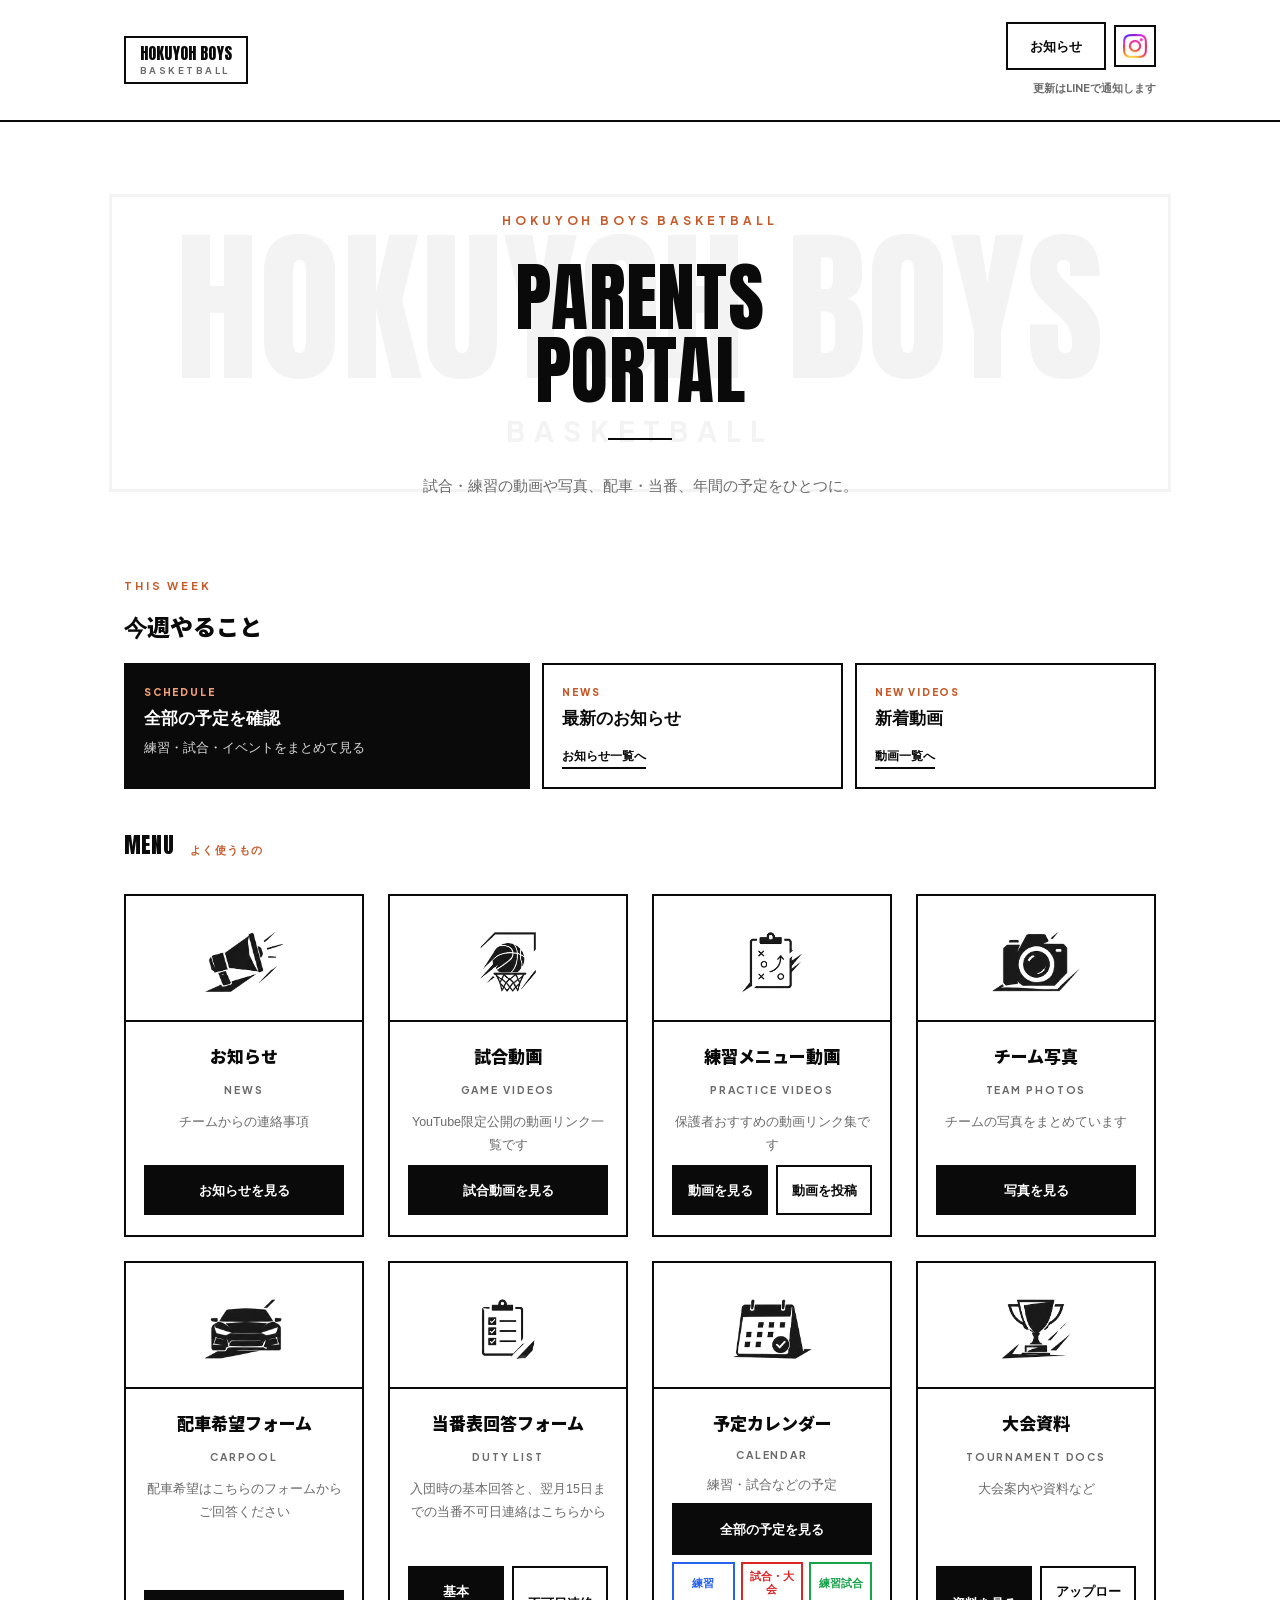
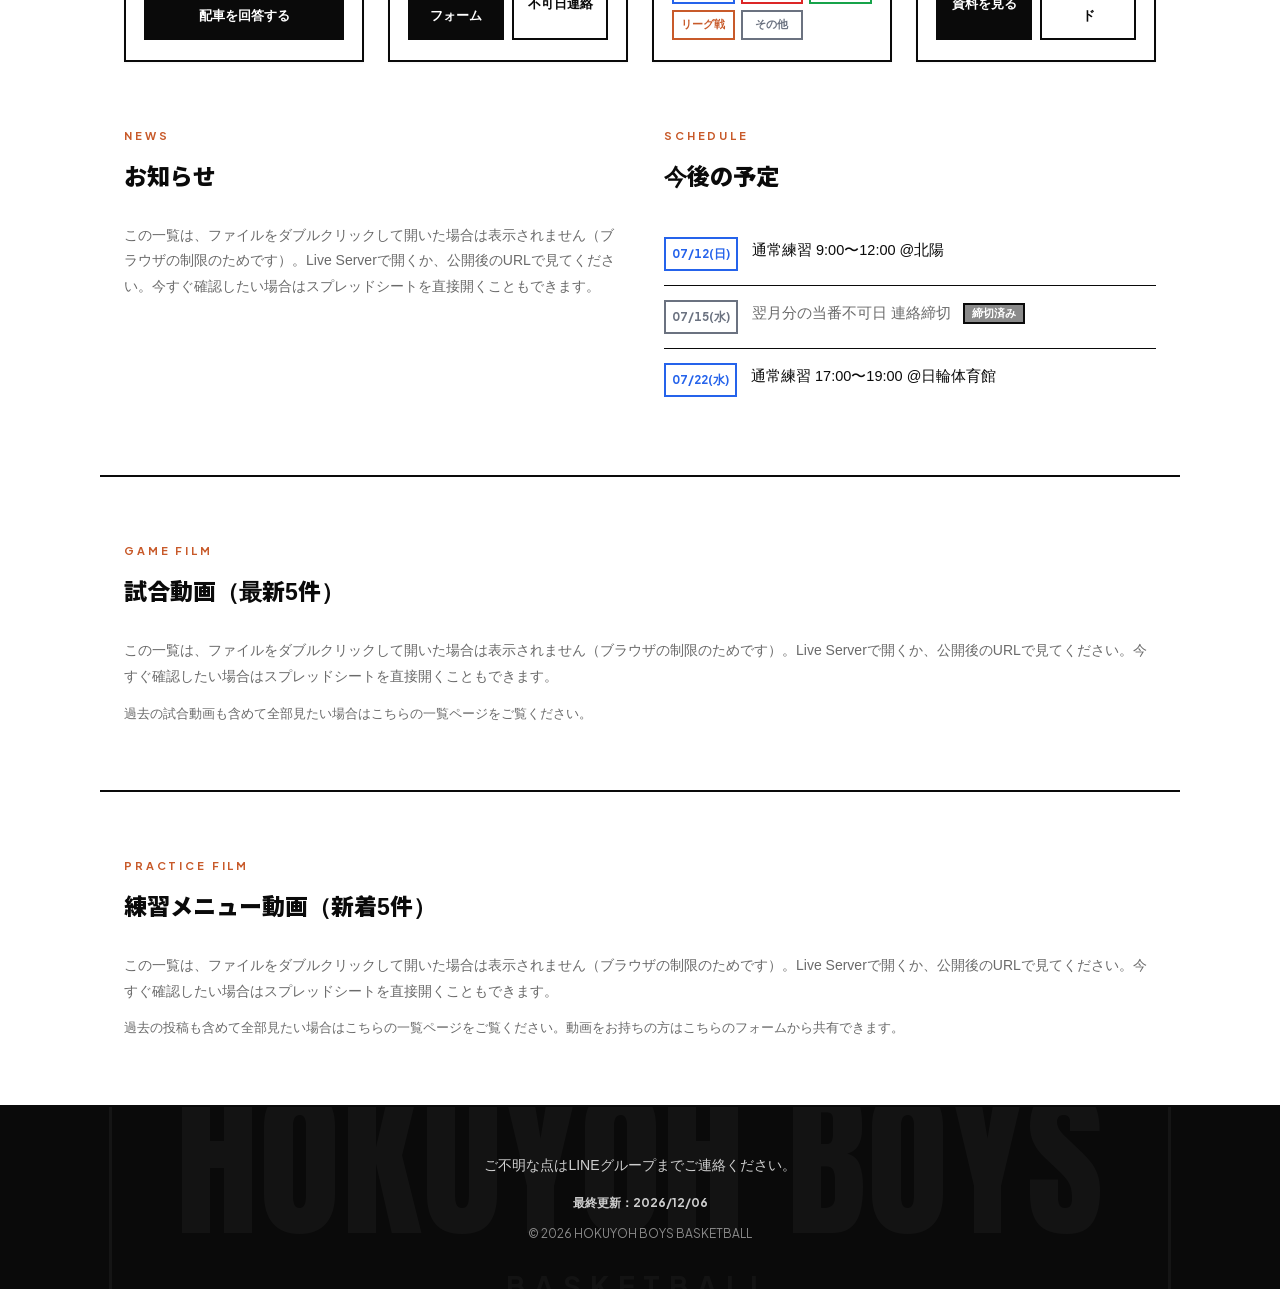
==== docs/index.html @ f3fee6b1 "Commit to main" ====
<!DOCTYPE html>
<html lang="ja">
<head>
<meta charset="UTF-8">
<meta name="viewport" content="width=device-width, initial-scale=1.0">
<meta name="robots" content="noindex, nofollow">
<meta name="mobile-web-app-capable" content="yes">
<meta name="apple-mobile-web-app-capable" content="yes">
<meta name="apple-mobile-web-app-status-bar-style" content="default">
<meta name="apple-mobile-web-app-title" content="北陽ポータル">
<link rel="apple-touch-icon" href="assets/apple-touch-icon.png">
<link rel="icon" href="assets/favicon.png" type="image/png">
<link rel="manifest" href="site.webmanifest">
<title>HOKUYOH BOYS BASKETBALL ポータル</title>
<link rel="stylesheet" href="style.css">
</head>
<body>

<header class="header">
  <div class="header__inner">
    <a class="brand__box" href="#">
      <div class="display">HOKUYOH BOYS</div>
      <div class="brand__tagline jk">BASKETBALL</div>
    </a>
    <nav class="header__nav" aria-label="サイト内リンク">
      <a class="header__link jk" href="#news">お知らせ</a>
      <a class="header__icon-link" href="https://www.instagram.com/hokuyohboys?igsh=MXd3dXAxMHlmZWVmdQ==" target="_blank" rel="noopener" aria-label="Instagramを開く">
        <img src="assets/icons/instagram.png" alt="" aria-hidden="true">
      </a>
      <span class="header__notice jk">更新はLINEで通知します</span>
    </nav>
  </div>
</header>

<section class="hero">
  <div class="watermark" aria-hidden="true">
    <div class="watermark__box">
      <div class="display">HOKUYOH BOYS</div>
      <div class="watermark__tag jk">BASKETBALL</div>
    </div>
  </div>
  <div class="hero__content">
    <p class="hero__eyebrow jk">HOKUYOH BOYS BASKETBALL</p>
    <h1 class="hero__title display">PARENTS<br>PORTAL</h1>
    <hr class="hero__rule">
    <p class="hero__text">試合・練習の動画や写真、配車・当番、年間の予定をひとつに。</p>
  </div>
</section>

<main>

  <section class="today" aria-label="今週やること">
    <div class="today__head">
      <span class="section__eyebrow jk">THIS WEEK</span>
      <h2 class="today__title jp-heading">今週やること</h2>
    </div>
    <div class="today__grid">
      <a class="today__item today__item--strong" href="https://calendar.google.com/calendar/embed?src=f33b2dd6ae117cc3875c1f04dac2b86de94c0e66df3f69db5e971a52a82ee30d%40group.calendar.google.com&src=a0aeb42083234277889b8c1ef3d94ad4afe59b2971ac325bb88499e631e10609%40group.calendar.google.com&src=bff2c3454f69b077512aec52fa0835a6007d38467eb1fc2a16837f255dcfd620%40group.calendar.google.com&src=8ee065645703dd0fa18f87e4f497f3f7c80d64333608c443c6b4885d3b468a86%40group.calendar.google.com&src=2fd1514a8170628d2e4fa2ccfedb0fc47c7da51aa8dce6d6b761136d21fb9f1b%40group.calendar.google.com&ctz=Asia%2FTokyo" target="_blank" rel="noopener">
        <span class="today__label jk">Schedule</span>
        <strong>全部の予定を確認</strong>
        <span>練習・試合・イベントをまとめて見る</span>
      </a>
      <div class="today__item today__item--news">
        <span class="today__label jk">News</span>
        <strong>最新のお知らせ</strong>
        <ul class="today-news-list" id="today-news-list-items">
          <li>読み込み中です…</li>
        </ul>
        <a class="today__link jk" href="#news">お知らせ一覧へ</a>
      </div>
      <div class="today__item today__item--videos">
        <span class="today__label jk">New Videos</span>
        <strong>新着動画</strong>
        <ul class="today-video-list" id="today-video-list-items">
          <li>読み込み中です…</li>
        </ul>
        <a class="today__link jk" href="#videos">動画一覧へ</a>
      </div>
    </div>
  </section>

  <section class="menu" aria-label="メニュー">
    <div class="menu__lede">
      <span class="display">MENU</span>
      <span class="jk">よく使うもの</span>
    </div>
    <div class="menu__grid">

      <a class="tile" href="#news">
        <div class="tile__photo">
          <img class="tile__icon" src="assets/icons/news.png" alt="" aria-hidden="true">
        </div>
        <div class="tile__caption">
          <h2 class="tile__title jp-heading">お知らせ</h2>
          <p class="tile__eyebrow jk">News</p>
          <p class="tile__desc">チームからの連絡事項</p>
          <div class="tile__actions"><span class="btn btn--fill jk">お知らせを見る</span></div>
        </div>
      </a>

      <a class="tile" href="#videos">
        <div class="tile__photo">
          <img class="tile__icon" src="assets/icons/game-videos.png" alt="" aria-hidden="true">
        </div>
        <div class="tile__caption">
          <h2 class="tile__title jp-heading">試合動画</h2>
          <p class="tile__eyebrow jk">Game Videos</p>
          <p class="tile__desc">YouTube限定公開の動画リンク一覧です</p>
          <div class="tile__actions"><span class="btn btn--fill jk">試合動画を見る</span></div>
        </div>
      </a>

      <div class="tile">
        <div class="tile__photo">
          <img class="tile__icon" src="assets/icons/practice-videos.png" alt="" aria-hidden="true">
        </div>
        <div class="tile__caption">
          <h2 class="tile__title jp-heading">練習メニュー動画</h2>
          <p class="tile__eyebrow jk">Practice Videos</p>
          <p class="tile__desc">保護者おすすめの動画リンク集です</p>
          <div class="tile__actions">
            <a class="btn btn--fill jk" href="#videos-practice">動画を見る</a>
            <a class="btn btn--line jk" href="https://docs.google.com/forms/d/e/1FAIpQLSfDgkNKnWEdS__shD3UpoqWKWRAsYk61wl57OmT8T6432GQew/viewform" target="_blank" rel="noopener">動画を投稿</a>
          </div>
        </div>
      </div>

      <a class="tile" href="https://drive.google.com/drive/folders/1US1ZZtTrQlREZBcIR8_s0ObkQHpMFt3a?usp=drive_link" target="_blank" rel="noopener">
        <div class="tile__photo">
          <img class="tile__icon" src="assets/icons/team-photos.png" alt="" aria-hidden="true">
        </div>
        <div class="tile__caption">
          <h2 class="tile__title jp-heading">チーム写真</h2>
          <p class="tile__eyebrow jk">Team Photos</p>
          <p class="tile__desc">チームの写真をまとめています</p>
          <div class="tile__actions"><span class="btn btn--fill jk">写真を見る</span></div>
        </div>
      </a>

      <a class="tile" href="https://docs.google.com/forms/d/e/1FAIpQLSewkBA9Xbw9gpoaHtSKisRJqU6MnKahSR9RBYTEPT9lPG82Ng/viewform" target="_blank" rel="noopener">
        <div class="tile__photo">
          <img class="tile__icon" src="assets/icons/car.png" alt="" aria-hidden="true">
        </div>
        <div class="tile__caption">
          <h2 class="tile__title jp-heading">配車希望フォーム</h2>
          <p class="tile__eyebrow jk">Carpool</p>
          <p class="tile__desc">配車希望はこちらのフォームからご回答ください</p>
          <div class="tile__actions"><span class="btn btn--fill jk">配車を回答する</span></div>
        </div>
      </a>

      <div class="tile">
        <div class="tile__photo">
          <img class="tile__icon" src="assets/icons/duty.png" alt="" aria-hidden="true">
        </div>
        <div class="tile__caption">
          <h2 class="tile__title jp-heading">当番表回答フォーム</h2>
          <p class="tile__eyebrow jk">Duty List</p>
          <p class="tile__desc">入団時の基本回答と、翌月15日までの当番不可日連絡はこちらから</p>
          <div class="tile__actions">
            <a class="btn btn--fill jk" href="https://docs.google.com/forms/d/e/1FAIpQLSexc1GUbnEHf-nYrasL71NvFEJRjsMeRMphoxka0smc10kjNA/viewform" target="_blank" rel="noopener">基本<br>フォーム</a>
            <!-- TODO: サンプルURLです。担当者から本番の「当番不可日連絡フォーム」URLを受け取り次第、差し替えてください -->
            <a class="btn btn--line jk" href="https://docs.google.com/forms/d/e/1FAIpQLSc7Wv6tM5NeQMb01ODVOfYSDfaX3iw3iLRhPdbBzwfExj3HMw/viewform" target="_blank" rel="noopener">不可日連絡</a>
          </div>
        </div>
      </div>

      <div class="tile tile--calendar">
        <div class="tile__photo">
          <img class="tile__icon" src="assets/icons/calendar.png" alt="" aria-hidden="true">
        </div>
        <div class="tile__caption">
          <h2 class="tile__title jp-heading">予定カレンダー</h2>
          <p class="tile__eyebrow jk">Calendar</p>
          <p class="tile__desc">練習・試合などの予定</p>
          <div class="tile__actions tile__actions--stack">
            <a class="btn btn--fill jk" href="https://calendar.google.com/calendar/embed?src=f33b2dd6ae117cc3875c1f04dac2b86de94c0e66df3f69db5e971a52a82ee30d%40group.calendar.google.com&src=a0aeb42083234277889b8c1ef3d94ad4afe59b2971ac325bb88499e631e10609%40group.calendar.google.com&src=bff2c3454f69b077512aec52fa0835a6007d38467eb1fc2a16837f255dcfd620%40group.calendar.google.com&src=8ee065645703dd0fa18f87e4f497f3f7c80d64333608c443c6b4885d3b468a86%40group.calendar.google.com&src=2fd1514a8170628d2e4fa2ccfedb0fc47c7da51aa8dce6d6b761136d21fb9f1b%40group.calendar.google.com&ctz=Asia%2FTokyo" target="_blank" rel="noopener">全部の予定を見る</a>
            <div class="tile__actions tile__actions--wrap">
              <a class="btn btn--line calendar-chip calendar-chip--practice jk" href="https://calendar.google.com/calendar/embed?src=f33b2dd6ae117cc3875c1f04dac2b86de94c0e66df3f69db5e971a52a82ee30d%40group.calendar.google.com&ctz=Asia%2FTokyo" target="_blank" rel="noopener">練習</a>
              <a class="btn btn--line calendar-chip calendar-chip--game jk" href="https://calendar.google.com/calendar/embed?src=a0aeb42083234277889b8c1ef3d94ad4afe59b2971ac325bb88499e631e10609%40group.calendar.google.com&ctz=Asia%2FTokyo" target="_blank" rel="noopener">試合・大会</a>
              <a class="btn btn--line calendar-chip calendar-chip--scrimmage jk" href="https://calendar.google.com/calendar/embed?src=bff2c3454f69b077512aec52fa0835a6007d38467eb1fc2a16837f255dcfd620%40group.calendar.google.com&ctz=Asia%2FTokyo" target="_blank" rel="noopener">練習試合</a>
              <a class="btn btn--line calendar-chip calendar-chip--league jk" href="https://calendar.google.com/calendar/embed?src=8ee065645703dd0fa18f87e4f497f3f7c80d64333608c443c6b4885d3b468a86%40group.calendar.google.com&ctz=Asia%2FTokyo" target="_blank" rel="noopener">リーグ戦</a>
              <a class="btn btn--line calendar-chip calendar-chip--other jk" href="https://calendar.google.com/calendar/embed?src=2fd1514a8170628d2e4fa2ccfedb0fc47c7da51aa8dce6d6b761136d21fb9f1b%40group.calendar.google.com&ctz=Asia%2FTokyo" target="_blank" rel="noopener">その他</a>
            </div>
          </div>
        </div>
      </div>

      <!-- TODO: 「見る」を06_大会資料フォルダの共有URLに差し替えてください -->
      <div class="tile">
        <div class="tile__photo">
          <img class="tile__icon" src="assets/icons/tournament.png" alt="" aria-hidden="true">
        </div>
        <div class="tile__caption">
          <h2 class="tile__title jp-heading">大会資料</h2>
          <p class="tile__eyebrow jk">Tournament Docs</p>
          <p class="tile__desc">大会案内や資料など</p>
          <div class="tile__actions">
            <a class="btn btn--fill jk" href="https://drive.google.com/drive/folders/1o-R9FhZq-f7QU7wPO_rIx9HqpvuDlwAym5HY-eBxT8ukphk2DDoiSA0kKW3P3Z1fhG0e75tB?usp=drive_link" target="_blank" rel="noopener">資料を見る</a>
            <a class="btn btn--line jk" href="https://docs.google.com/forms/d/e/1FAIpQLSfRKfWQB95q3oewC-67UZIcWHzhofkTNKBOswudCxiXgHa-Vg/viewform" target="_blank" rel="noopener">アップロード</a>
          </div>
        </div>
      </div>

    </div>
  </section>

  <section class="section" id="news">
    <div class="section__inner">
      <div class="columns">

        <div>
          <div class="section__head">
            <div><span class="section__eyebrow jk">NEWS</span><h2 class="section__title jp-heading">お知らせ</h2></div>
          </div>
          <ul class="info-list" id="news-list-items">
            <li class="video-list__loading">読み込み中です…</li>
          </ul>
          <p class="video-list__fallback" id="news-list-fallback" hidden>
            この一覧は、ファイルをダブルクリックして開いた場合は表示されません（ブラウザの制限のためです）。Live Serverで開くか、公開後のURLで見てください。今すぐ確認したい場合は<a href="https://docs.google.com/spreadsheets/d/1JIbBC5dvNMUyz2NIgtVdV8S7LgwngiCIgELJ6XBKC8Y/edit?usp=sharing" target="_blank" rel="noopener">スプレッドシートを直接開く</a>こともできます。
          </p>
        </div>

        <div>
          <div class="section__head">
            <div><span class="section__eyebrow jk">SCHEDULE</span><h2 class="section__title jp-heading">今後の予定</h2></div>
          </div>
          <ul class="info-list">
            <!-- 予定はGoogleカレンダーの内容にあわせて手動で更新してください -->
            <li><span class="info-list__date info-list__date--practice jk">07/12(日)</span><span>通常練習 9:00〜12:00 @北陽</span></li>
            <li data-deadline="2026-07-15"><span class="info-list__date info-list__date--other jk">07/15(水)</span><span>翌月分の当番不可日 連絡締切 <span class="deadline-badge" data-deadline-badge></span></span></li>
            <li><span class="info-list__date info-list__date--practice jk">07/22(水)</span><span>通常練習 17:00〜19:00 @日輪体育館</span></li>
          </ul>
        </div>

      </div>
    </div>
  </section>

  <section class="section" id="videos">
    <div class="section__inner">
      <div class="section__head">
        <div><span class="section__eyebrow jk">GAME FILM</span><h2 class="section__title jp-heading">試合動画（最新5件）</h2></div>
      </div>
      <ul class="video-list" id="video-list-items">
        <li class="video-list__loading">読み込み中です…</li>
      </ul>
      <p class="video-list__fallback" id="video-list-fallback" hidden>
        この一覧は、ファイルをダブルクリックして開いた場合は表示されません（ブラウザの制限のためです）。Live Serverで開くか、公開後のURLで見てください。今すぐ確認したい場合は<a href="https://docs.google.com/spreadsheets/d/1TBYDvLzq03UqUlb8W3bAm4CMuBT7OX4D_l5q2GUWxJc/edit?usp=sharing" target="_blank" rel="noopener">スプレッドシートを直接開く</a>こともできます。
      </p>
      <p class="video-list__more">
        過去の試合動画も含めて全部見たい場合は<a href="all-videos.html">こちらの一覧ページ</a>をご覧ください。
      </p>
    </div>
  </section>

  <section class="section" id="videos-practice">
    <div class="section__inner">
      <div class="section__head">
        <div><span class="section__eyebrow jk">PRACTICE FILM</span><h2 class="section__title jp-heading">練習メニュー動画（新着5件）</h2></div>
      </div>
      <ul class="video-list" id="practice-list-items">
        <li class="video-list__loading">読み込み中です…</li>
      </ul>
      <p class="video-list__fallback" id="practice-list-fallback" hidden>
        この一覧は、ファイルをダブルクリックして開いた場合は表示されません（ブラウザの制限のためです）。Live Serverで開くか、公開後のURLで見てください。今すぐ確認したい場合は<a href="https://docs.google.com/spreadsheets/d/1ega5Ifh2ofvAGzc5wyMstgb_cxGswxYnz0XauzWERcs/edit" target="_blank" rel="noopener">スプレッドシートを直接開く</a>こともできます。
      </p>
      <p class="video-list__more">
        過去の投稿も含めて全部見たい場合は<a href="all-videos.html">こちらの一覧ページ</a>をご覧ください。動画をお持ちの方は<a href="https://docs.google.com/forms/d/e/1FAIpQLSfDgkNKnWEdS__shD3UpoqWKWRAsYk61wl57OmT8T6432GQew/viewform" target="_blank" rel="noopener">こちらのフォーム</a>から共有できます。
      </p>
    </div>
  </section>

</main>

<footer class="footer">
  <div class="watermark" aria-hidden="true">
    <div class="watermark__box">
      <div class="display">HOKUYOH BOYS</div>
      <div class="watermark__tag jk">BASKETBALL</div>
    </div>
  </div>
  <div class="footer__inner">
    <p>ご不明な点はLINEグループまでご連絡ください。</p>
    <p class="footer__updated jk" data-last-modified>最終更新：--/--/--</p>
    <p class="footer__copyright jk">&copy; 2026 HOKUYOH BOYS BASKETBALL</p>
  </div>
</footer>

<script src="site.js" defer></script>
<script src="videos.js" defer></script>

</body>
</html>
---- docs/style.css ----
/* ===== 埋め込みフォント =====
   Anton（英字ロゴ用）／Noto Sans JP（和文の太字見出し用）／Plus Jakarta Sans（英数字ラベル用）
   お知らせ・動画タイトルなど、保護者やチームが自由に入力する文章にはこれらのフォントを
   当てず、下の「本文フォント」（Hiragino Sans など）のままにしています。
   （見たことのない漢字が来ても文字化けせずに表示されるようにするためです） */
@font-face {
  font-family: "Anton";
  font-weight: 400;
  font-display: swap;
  src: url("assets/fonts/anton.woff2") format("woff2");
}
@font-face {
  font-family: "Noto Sans JP";
  font-weight: 100 900;
  font-display: swap;
  src: url("assets/fonts/noto-sans-jp.woff2") format("woff2-variations"),
       url("assets/fonts/noto-sans-jp.woff2") format("woff2");
}
@font-face {
  font-family: "Plus Jakarta Sans";
  font-weight: 200 800;
  font-display: swap;
  src: url("assets/fonts/plus-jakarta-sans.woff2") format("woff2-variations"),
       url("assets/fonts/plus-jakarta-sans.woff2") format("woff2");
}

/* ===== 基本設定 ===== */
:root {
  --paper: #ffffff;
  --ink: #0a0a0a;
  --ink-soft: #6a6a6a;
  --rust: #c85a2a;
  --line: #0a0a0a;
  --tile-bg: #111111;
  --wm-opacity: 0.045;
  --calendar-practice: #2563eb;
  --calendar-game: #dc2626;
  --calendar-scrimmage: #16a34a;
  --calendar-league: #c85a2a;
  --calendar-other: #6b7280;
}

* {
  box-sizing: border-box;
}

html {
  scroll-behavior: smooth;
}

body {
  margin: 0;
  background: var(--paper);
  color: var(--ink);
  font-family: "Hiragino Kaku Gothic ProN", "Hiragino Sans", "Yu Gothic", Meiryo, sans-serif;
  font-size: 16px;
  line-height: 1.85;
  -webkit-font-smoothing: antialiased;
}

a {
  color: inherit;
  text-decoration: none;
}

/* 英字ラベル・数字用（見出しの飾り文字や日付チップなど、内容が決まっている場所だけに使う） */
.jk {
  font-family: "Plus Jakarta Sans", -apple-system, "Helvetica Neue", Arial, sans-serif;
}

/* ロゴ・大見出し用の極太コンデンス体（英字のみ） */
.display {
  font-family: "Anton", Impact, sans-serif;
  font-weight: 400;
  text-transform: uppercase;
  letter-spacing: 0.01em;
}

/* 和文の太字見出し（メニュー名・セクション名など、スプレッドシートから来ない固定テキストだけに使う） */
.jp-heading {
  font-family: "Noto Sans JP", "Hiragino Sans", sans-serif;
  font-weight: 900;
}

.container {
  max-width: 1080px;
  margin: 0 auto;
  padding: 0 24px 48px;
}

/* ===== ロゴの箱組みをうっすら背景に出す共通パーツ ===== */
.watermark {
  position: absolute;
  inset: 0;
  display: flex;
  align-items: center;
  justify-content: center;
  pointer-events: none;
  overflow: hidden;
  z-index: 0;
}

.watermark__box {
  border: 3px solid var(--ink);
  opacity: var(--wm-opacity);
  padding: clamp(14px, 3vw, 32px) clamp(28px, 6vw, 64px);
  text-align: center;
  white-space: nowrap;
}

.watermark__box .display {
  font-size: clamp(56px, 13vw, 180px);
  line-height: 0.95;
}

.watermark__box .watermark__tag {
  font-size: clamp(12px, 2.6vw, 28px);
  letter-spacing: 0.32em;
  margin-top: clamp(8px, 2vw, 18px);
  font-weight: 700;
}

.footer .watermark__box {
  border-color: var(--paper);
}

/* ===== ヘッダー ===== */
.header {
  border-bottom: 2px solid var(--line);
  position: relative;
  z-index: 1;
}

.header__inner {
  max-width: 1080px;
  margin: 0 auto;
  padding: 22px 24px;
  display: flex;
  align-items: center;
  justify-content: space-between;
  gap: 16px;
  flex-wrap: wrap;
}

.brand__box {
  display: inline-flex;
  flex-direction: column;
  border: 2px solid var(--line);
  padding: 7px 14px;
  line-height: 1;
}

.brand__box .display {
  font-size: 16px;
}

.brand__tagline {
  font-size: 9.5px;
  font-weight: 700;
  letter-spacing: 0.26em;
  color: var(--ink-soft);
  margin-top: 5px;
}

.header__nav {
  display: inline-flex;
  align-items: center;
  gap: 8px;
  flex-wrap: wrap;
  justify-content: flex-end;
}

.header__link {
  font-size: 13px;
  font-weight: 700;
  padding: 10px 22px;
  border: 2px solid var(--line);
  white-space: nowrap;
}

.header__icon-link {
  display: inline-flex;
  align-items: center;
  justify-content: center;
  width: 42px;
  height: 42px;
  border: 2px solid var(--line);
  color: var(--ink);
  background: var(--paper);
}

.header__icon-link img {
  width: 24px;
  height: 24px;
  display: block;
}

.header__notice {
  flex-basis: 100%;
  color: var(--ink-soft);
  font-size: 11px;
  font-weight: 700;
  text-align: right;
}

@media (hover: hover) and (pointer: fine) {
  .header__link:hover,
  .header__icon-link:hover {
    background: var(--ink);
    color: var(--paper);
  }
}

/* ===== ヒーロー ===== */
.hero {
  position: relative;
  max-width: 1080px;
  margin: 0 auto;
  padding: 88px 24px 64px;
  text-align: center;
  overflow: hidden;
}

.hero__content {
  position: relative;
  z-index: 1;
}

.hero__eyebrow {
  font-size: 12px;
  font-weight: 700;
  letter-spacing: 0.32em;
  color: var(--rust);
  margin: 0 0 28px;
}

.hero__title {
  margin: 0;
  font-size: clamp(44px, 9vw, 76px);
  line-height: 0.96;
}

.hero__rule {
  width: 64px;
  height: 2px;
  background: var(--ink);
  margin: 32px auto;
  border: none;
}

.hero__text {
  max-width: 32em;
  margin: 0 auto;
  color: var(--ink-soft);
  font-size: 15px;
}

/* ===== 今週やること ===== */
.today {
  max-width: 1080px;
  margin: 0 auto;
  padding: 12px 24px 28px;
  position: relative;
  z-index: 1;
}

.today__head {
  margin-bottom: 16px;
}

.today__title {
  margin: 0;
  font-size: 23px;
}

.today__grid {
  display: grid;
  grid-template-columns: 1fr;
  gap: 12px;
}

@media (min-width: 760px) {
  .today__grid {
    grid-template-columns: 1.35fr 1fr 1fr;
  }
}

.today__item {
  display: flex;
  flex-direction: column;
  gap: 5px;
  min-height: 118px;
  border: 2px solid var(--line);
  padding: 18px;
  background: var(--paper);
}

.today__item--strong {
  background: var(--ink);
  color: var(--paper);
}

.today__label {
  font-size: 10px;
  font-weight: 800;
  letter-spacing: 0.18em;
  color: var(--rust);
  text-transform: uppercase;
}

.today__item--strong .today__label {
  color: #f2a077;
}

.today__item strong {
  font-size: 17px;
  line-height: 1.45;
}

.today__item span:last-child {
  color: var(--ink-soft);
  font-size: 13px;
}

.today__item--strong span:last-child {
  color: #d8d8d8;
}

.today__item--videos {
  min-height: 0;
}

.today-video-list {
  list-style: none;
  margin: 4px 0 0;
  padding: 0;
  display: grid;
  gap: 7px;
}

.today-video-list li {
  display: grid;
  grid-template-columns: auto 1fr;
  gap: 8px;
  align-items: baseline;
  font-size: 12.5px;
  line-height: 1.5;
}

.today-video-list__date {
  font-family: "Plus Jakarta Sans", -apple-system, "Helvetica Neue", Arial, sans-serif;
  font-size: 10.5px;
  font-weight: 800;
  color: var(--rust);
  white-space: nowrap;
}

.today-video-list a {
  min-width: 0;
  overflow: hidden;
  text-overflow: ellipsis;
  white-space: nowrap;
  border-bottom: 1px solid currentColor;
}

.today__link {
  margin-top: auto;
  align-self: flex-start;
  font-size: 12px;
  font-weight: 800;
  border-bottom: 2px solid var(--ink);
}

.today-news-list {
  list-style: none;
  margin: 4px 0 0;
  padding: 0;
}

.today-news-list li {
  display: grid;
  gap: 5px;
  font-size: 13px;
  line-height: 1.55;
}

/* ===== メニュー（写真タイル） ===== */
.menu {
  max-width: 1080px;
  margin: 0 auto;
  padding: 8px 24px 0;
  position: relative;
  z-index: 1;
}

.menu__lede {
  display: flex;
  align-items: baseline;
  gap: 16px;
  margin-bottom: 28px;
}

.menu__lede .display {
  font-size: 22px;
}

.menu__lede span.jk {
  font-size: 11px;
  color: var(--rust);
  font-weight: 700;
  letter-spacing: 0.12em;
}

.menu__grid {
  display: grid;
  grid-template-columns: 1fr;
  gap: 24px;
}

@media (min-width: 640px) {
  .menu__grid { grid-template-columns: 1fr 1fr; }
}

@media (min-width: 980px) {
  .menu__grid { grid-template-columns: repeat(4, 1fr); }
}

.tile {
  display: flex;
  flex-direction: column;
  border: 2px solid var(--line);
  background: var(--paper);
  box-shadow: 0 1px 2px rgba(10, 10, 10, 0.05);
  transition: transform 0.25s ease, box-shadow 0.25s ease;
  opacity: 0;
  animation: tileFadeInUp 0.5s ease both;
}

@keyframes tileFadeInUp {
  from {
    opacity: 0;
    transform: translateY(10px);
  }
  to {
    opacity: 1;
    transform: translateY(0);
  }
}

.menu__grid > .tile:nth-child(1) { animation-delay: 0s; }
.menu__grid > .tile:nth-child(2) { animation-delay: 0.06s; }
.menu__grid > .tile:nth-child(3) { animation-delay: 0.12s; }
.menu__grid > .tile:nth-child(4) { animation-delay: 0.18s; }
.menu__grid > .tile:nth-child(5) { animation-delay: 0.24s; }
.menu__grid > .tile:nth-child(6) { animation-delay: 0.3s; }
.menu__grid > .tile:nth-child(7) { animation-delay: 0.36s; }
.menu__grid > .tile:nth-child(8) { animation-delay: 0.42s; }

@media (hover: hover) and (pointer: fine) {
  .tile:hover {
    transform: translateY(-3px);
    box-shadow: 0 14px 28px -14px rgba(10, 10, 10, 0.3);
  }
}

/* アイコン部分：カテゴリーごとの太いアイコンイラストを表示する場所 */
.tile__photo {
  position: relative;
  overflow: visible;
  background: var(--paper);
  display: flex;
  align-items: center;
  justify-content: center;
  padding: 34px 16px 26px;
}

.tile__icon {
  height: 64px;
  width: auto;
  max-width: 100%;
  flex-shrink: 0;
  transition: transform 0.25s ease;
}

@media (hover: hover) and (pointer: fine) {
  .tile:hover .tile__icon {
    transform: translateY(-2px) scale(1.5);
  }
}

.tile__caption {
  border-top: 2px solid var(--line);
  padding: 18px 18px 20px;
  background: var(--paper);
  display: flex;
  flex-direction: column;
  gap: 8px;
  flex: 1;
  text-align: center;
}

.tile__title {
  margin: 0;
  font-size: 17px;
}

.tile__eyebrow {
  margin: 0 0 4px;
  font-size: 10.5px;
  font-weight: 700;
  letter-spacing: 0.18em;
  color: var(--ink-soft);
  text-transform: uppercase;
}

.tile__desc {
  margin: 0;
  font-size: 12.5px;
  color: var(--ink-soft);
  flex: 1;
}

.tile__actions {
  display: flex;
  gap: 8px;
}

.tile__actions--stack {
  flex-direction: column;
}

.tile__actions--wrap {
  flex-wrap: wrap;
}

.tile__actions--wrap .btn {
  flex: 1 1 calc(50% - 4px);
}

.tile__actions--wrap .btn:last-child:nth-child(odd) {
  flex-basis: 100%;
}

.tile--calendar .tile__caption {
  gap: 6px;
}

.tile--calendar .tile__desc {
  flex: 0;
}

.tile--calendar .tile__actions--stack {
  gap: 7px;
  margin-top: auto;
}

.tile--calendar .tile__actions--stack > .btn {
  padding-block: 12px;
}

.tile--calendar .tile__actions--wrap {
  display: grid;
  grid-template-columns: repeat(3, minmax(0, 1fr));
  gap: 6px;
}

.tile--calendar .tile__actions--wrap .btn {
  flex: none;
  min-height: 30px;
  padding: 6px 7px;
  font-size: 11px;
  line-height: 1.15;
}

.calendar-chip--practice { --chip-color: var(--calendar-practice); }
.calendar-chip--game { --chip-color: var(--calendar-game); }
.calendar-chip--scrimmage { --chip-color: var(--calendar-scrimmage); }
.calendar-chip--league { --chip-color: var(--calendar-league); }
.calendar-chip--other { --chip-color: var(--calendar-other); }

.btn {
  display: inline-flex;
  align-items: center;
  justify-content: center;
  flex: 1;
  padding: 11px 12px;
  font-size: 13px;
  font-weight: 700;
  border: 2px solid var(--line);
  transition: background-color 0.2s ease, padding 0.2s ease;
}

.btn--fill {
  background: var(--ink);
  color: var(--paper);
  border-color: var(--ink);
}

.btn--line {
  background: transparent;
  color: var(--ink);
}

.btn.calendar-chip {
  border-color: var(--chip-color);
  color: var(--chip-color);
}

@media (hover: hover) and (pointer: fine) {
  .btn:hover {
    padding-left: 18px;
    padding-right: 6px;
  }

  .btn--fill:hover {
    background: #000000;
  }

  .btn--line:hover {
    background: rgba(10, 10, 10, 0.06);
  }
}

/* ===== お知らせ・予定・動画一覧 ===== */
.section {
  position: relative;
  max-width: 1080px;
  margin: 0 auto;
  padding: 64px 24px;
}

.section__inner {
  position: relative;
  z-index: 1;
}

.section + .section {
  border-top: 2px solid var(--line);
}

.section__head {
  display: flex;
  align-items: baseline;
  justify-content: space-between;
  gap: 12px;
  margin-bottom: 26px;
  flex-wrap: wrap;
}

.section__eyebrow {
  display: block;
  font-size: 11px;
  font-weight: 700;
  letter-spacing: 0.26em;
  color: var(--rust);
  margin-bottom: 8px;
}

.section__title {
  margin: 0;
  font-size: 23px;
}

.section__more {
  font-size: 12.5px;
  font-weight: 700;
  border-bottom: 2px solid var(--ink);
}

.columns {
  display: grid;
  grid-template-columns: 1fr;
  gap: 48px;
}

@media (min-width: 720px) {
  .columns { grid-template-columns: 1fr 1fr; }
}

/* 今後の予定（手入力）・お知らせ（スプレッドシート自動表示）共通のリスト */
.info-list {
  list-style: none;
  margin: 0;
  padding: 0;
}

.info-list li {
  display: flex;
  align-items: flex-start;
  gap: 14px;
  padding: 14px 0;
  border-bottom: 1px solid var(--line);
  font-size: 14.5px;
}

.info-list li:last-child {
  border-bottom: none;
}

.info-list__date {
  display: inline-flex;
  flex-shrink: 0;
  align-items: center;
  justify-content: center;
  min-width: 62px;
  padding: 4px 6px;
  border: 2px solid var(--line);
  font-size: 12px;
  font-weight: 700;
  font-variant-numeric: tabular-nums;
  font-family: "Plus Jakarta Sans", -apple-system, "Helvetica Neue", Arial, sans-serif;
}

.date-label--practice,
.info-list__date--practice {
  border-color: var(--calendar-practice);
  color: var(--calendar-practice);
}

.date-label--game,
.info-list__date--game {
  border-color: var(--calendar-game);
  color: var(--calendar-game);
}

.date-label--scrimmage,
.info-list__date--scrimmage {
  border-color: var(--calendar-scrimmage);
  color: var(--calendar-scrimmage);
}

.date-label--league,
.info-list__date--league {
  border-color: var(--calendar-league);
  color: var(--calendar-league);
}

.date-label--other,
.info-list__date--other {
  border-color: var(--calendar-other);
  color: var(--calendar-other);
}

.info-list__tag {
  display: inline-block;
  font-size: 10px;
  font-weight: 700;
  letter-spacing: 0.05em;
  color: #ffffff !important;
  background: var(--rust);
  padding: 2px 6px;
  margin-right: 8px;
  vertical-align: 2px;
}

.deadline-badge {
  display: inline-flex;
  align-items: center;
  margin-left: 8px;
  padding: 3px 7px;
  border: 2px solid var(--line);
  font-size: 11px;
  font-weight: 900;
  line-height: 1;
  vertical-align: 1px;
}

.deadline-badge--due {
  background: #b42318;
  color: #ffffff;
}

.deadline-badge--closed {
  background: #8a8a8a;
  color: #ffffff;
}

.is-deadline-closed {
  color: var(--ink-soft);
}

/* ===== 試合動画・練習メニュー動画一覧（スプレッドシートから読み込み） ===== */
.video-list {
  list-style: none;
  margin: 0 0 12px;
  padding: 0;
}

.video-item {
  display: flex;
  flex-wrap: wrap;
  align-items: center;
  gap: 8px 16px;
  padding: 15px 0;
  border-bottom: 1px solid var(--line);
}

.video-item:last-child {
  border-bottom: none;
}

.video-item__date {
  min-width: 62px;
  padding: 4px 6px;
  border: 2px solid var(--line);
  text-align: center;
  font-size: 12px;
  font-weight: 700;
  font-variant-numeric: tabular-nums;
  font-family: "Plus Jakarta Sans", -apple-system, "Helvetica Neue", Arial, sans-serif;
}

.video-item__title {
  flex: 1 1 200px;
  font-size: 14.5px;
}

.video-item__link {
  flex-shrink: 0;
  font-size: 13px;
  font-weight: 700;
  border-bottom: 2px solid var(--ink);
}

.video-group {
  margin: 0 0 26px;
}

.video-group__title {
  display: inline-flex;
  align-items: center;
  margin: 0 0 8px;
  padding: 5px 10px;
  border: 2px solid var(--line);
  background: var(--ink);
  color: var(--paper);
  font-size: 15px;
}

.video-list--grouped {
  margin-bottom: 0;
}

.video-list--grouped .video-item {
  padding-block: 12px;
}

.video-list__loading {
  padding: 10px 0;
  color: var(--ink-soft);
  font-size: 14px;
}

.video-list__fallback {
  margin: 0 0 12px;
  font-size: 14px;
  color: var(--ink-soft);
}

.video-list__more {
  margin: 0;
  font-size: 13px;
  color: var(--ink-soft);
}

/* ===== 管理者チェックページ ===== */
.admin__lead {
  margin: 0;
  max-width: 46em;
  color: var(--ink-soft);
  font-size: 14.5px;
}

.admin-checklist {
  display: grid;
  gap: 10px;
  margin-top: 24px;
}

.admin-checklist__item {
  border: 2px solid var(--line);
  padding: 14px 16px;
  font-size: 14px;
}

.admin-grid {
  display: grid;
  grid-template-columns: 1fr;
  gap: 12px;
}

@media (min-width: 720px) {
  .admin-grid {
    grid-template-columns: 1fr 1fr;
  }
}

@media (min-width: 1040px) {
  .admin-grid {
    grid-template-columns: 1fr 1fr 1fr;
  }
}

.admin-card {
  display: flex;
  flex-direction: column;
  gap: 7px;
  min-height: 126px;
  border: 2px solid var(--line);
  padding: 18px;
  background: var(--paper);
}

.admin-card strong {
  font-size: 16px;
  line-height: 1.45;
}

.admin-card span:last-child {
  color: var(--ink-soft);
  font-size: 13px;
}

/* ===== フッター ===== */
.footer {
  position: relative;
  background: var(--ink);
  color: #cfcfcf;
  border-top: 2px solid var(--line);
  overflow: hidden;
  text-align: center;
  padding: 32px 16px;
  font-size: 14px;
}

.footer__inner {
  position: relative;
  z-index: 1;
  max-width: 1080px;
  margin: 0 auto;
}

.footer__updated {
  margin: 10px 0 0;
  color: #cfcfcf;
  font-size: 12px;
  font-weight: 700;
}

.footer__copyright {
  margin-top: 8px;
  color: #8a8a8a;
  font-size: 12px;
}

/* ===== motion を減らす設定のユーザーへの配慮 ===== */
@media (prefers-reduced-motion: reduce) {
  html {
    scroll-behavior: auto !important;
  }

  * {
    animation-duration: 0.001ms !important;
    animation-delay: 0s !important;
    animation-iteration-count: 1 !important;
    transition-duration: 0.001ms !important;
  }

  .tile {
    opacity: 1;
    transform: none;
  }
}
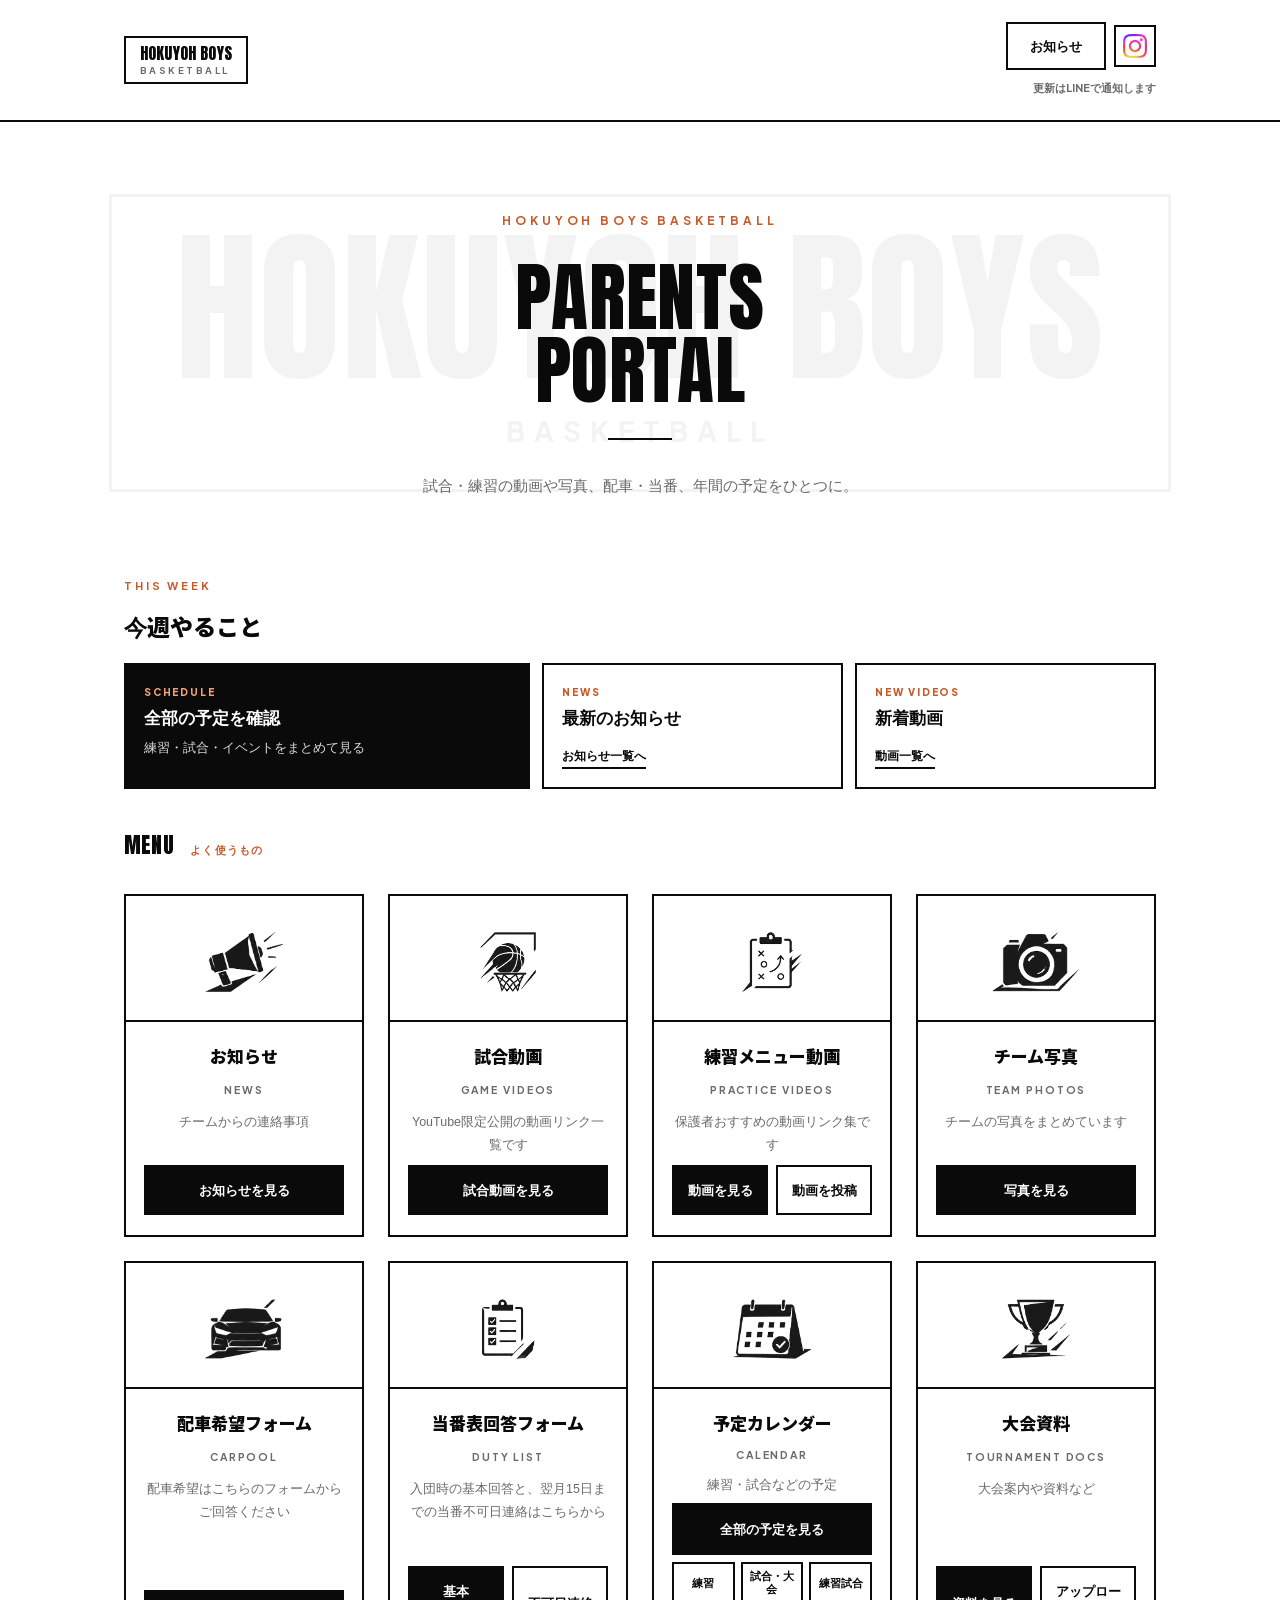
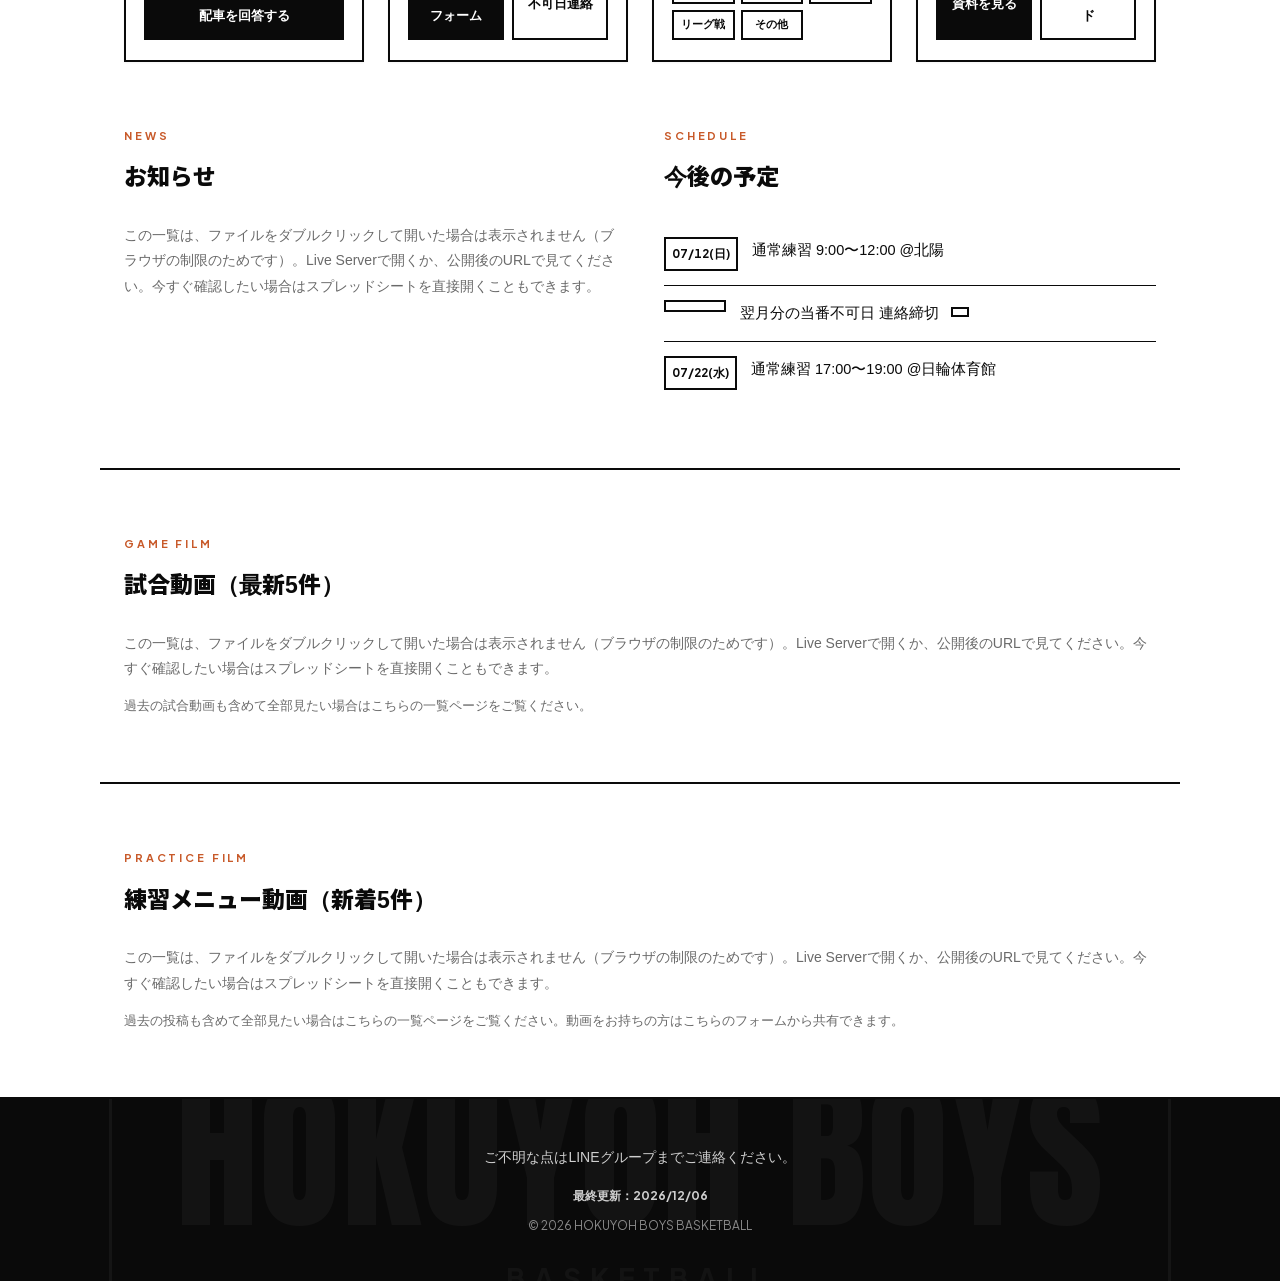
==== commit 2b66ec67: "commit" ====
--- a/docs/index.html
+++ b/docs/index.html
@@ -228,7 +228,7 @@
           <ul class="info-list">
             <!-- 予定はGoogleカレンダーの内容にあわせて手動で更新してください -->
             <li><span class="info-list__date info-list__date--practice jk">07/12(日)</span><span>通常練習 9:00〜12:00 @北陽</span></li>
-            <li data-deadline="2026-07-15"><span class="info-list__date info-list__date--other jk">07/15(水)</span><span>翌月分の当番不可日 連絡締切 <span class="deadline-badge" data-deadline-badge></span></span></li>
+            <li data-monthly-duty-deadline="15" data-show-from-days="7" data-urgent-from-days="3" hidden><span class="info-list__date info-list__date--other jk" data-deadline-date></span><span>翌月分の当番不可日 連絡締切 <span class="deadline-badge" data-deadline-badge></span></span></li>
             <li><span class="info-list__date info-list__date--practice jk">07/22(水)</span><span>通常練習 17:00〜19:00 @日輪体育館</span></li>
           </ul>
         </div>
--- a/docs/style.css
+++ b/docs/style.css
@@ -33,11 +33,6 @@
   --line: #0a0a0a;
   --tile-bg: #111111;
   --wm-opacity: 0.045;
-  --calendar-practice: #2563eb;
-  --calendar-game: #dc2626;
-  --calendar-scrimmage: #16a34a;
-  --calendar-league: #c85a2a;
-  --calendar-other: #6b7280;
 }
 
 * {
@@ -572,12 +567,6 @@
   line-height: 1.15;
 }
 
-.calendar-chip--practice { --chip-color: var(--calendar-practice); }
-.calendar-chip--game { --chip-color: var(--calendar-game); }
-.calendar-chip--scrimmage { --chip-color: var(--calendar-scrimmage); }
-.calendar-chip--league { --chip-color: var(--calendar-league); }
-.calendar-chip--other { --chip-color: var(--calendar-other); }
-
 .btn {
   display: inline-flex;
   align-items: center;
@@ -601,11 +590,6 @@
   color: var(--ink);
 }
 
-.btn.calendar-chip {
-  border-color: var(--chip-color);
-  color: var(--chip-color);
-}
-
 @media (hover: hover) and (pointer: fine) {
   .btn:hover {
     padding-left: 18px;
@@ -709,36 +693,6 @@
   font-weight: 700;
   font-variant-numeric: tabular-nums;
   font-family: "Plus Jakarta Sans", -apple-system, "Helvetica Neue", Arial, sans-serif;
-}
-
-.date-label--practice,
-.info-list__date--practice {
-  border-color: var(--calendar-practice);
-  color: var(--calendar-practice);
-}
-
-.date-label--game,
-.info-list__date--game {
-  border-color: var(--calendar-game);
-  color: var(--calendar-game);
-}
-
-.date-label--scrimmage,
-.info-list__date--scrimmage {
-  border-color: var(--calendar-scrimmage);
-  color: var(--calendar-scrimmage);
-}
-
-.date-label--league,
-.info-list__date--league {
-  border-color: var(--calendar-league);
-  color: var(--calendar-league);
-}
-
-.date-label--other,
-.info-list__date--other {
-  border-color: var(--calendar-other);
-  color: var(--calendar-other);
 }
 
 .info-list__tag {
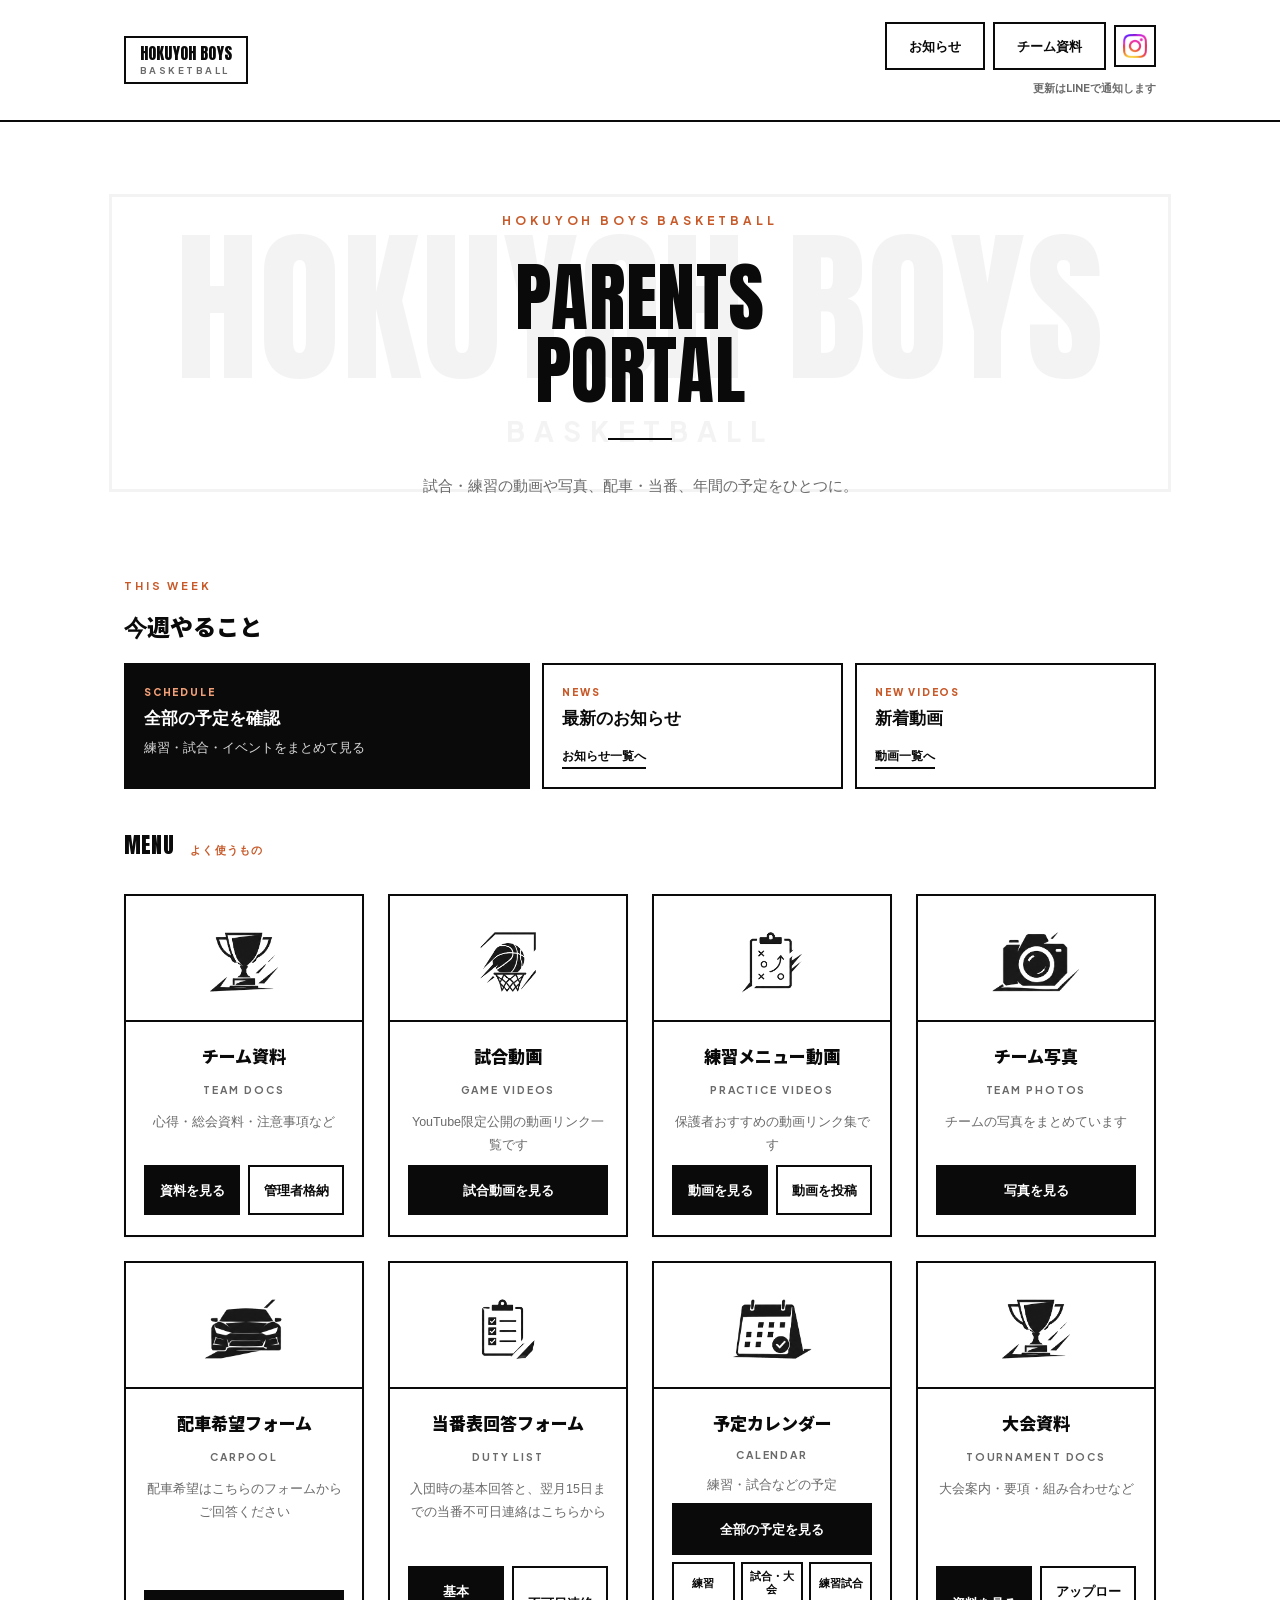
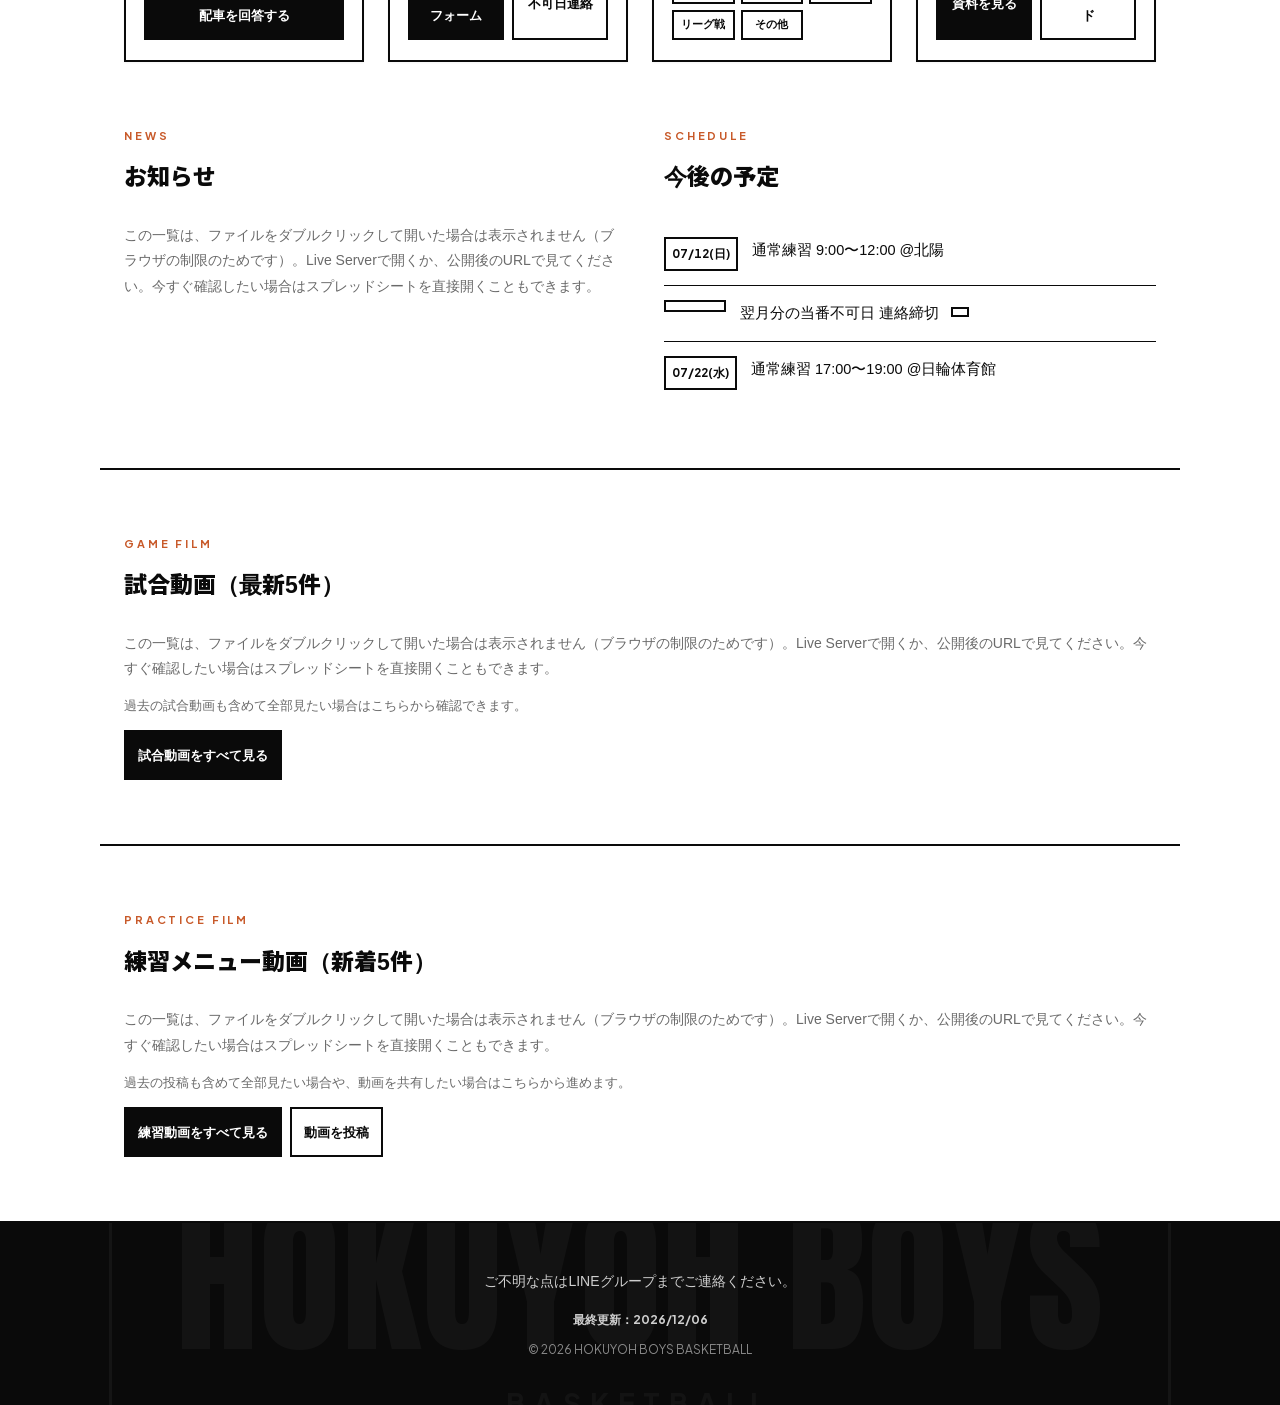
==== commit 1f55ce75: "commit" ====
--- a/docs/index.html
+++ b/docs/index.html
@@ -24,6 +24,7 @@
     </a>
     <nav class="header__nav" aria-label="サイト内リンク">
       <a class="header__link jk" href="#news">お知らせ</a>
+      <a class="header__link jk" href="#team-docs">チーム資料</a>
       <a class="header__icon-link" href="https://www.instagram.com/hokuyohboys?igsh=MXd3dXAxMHlmZWVmdQ==" target="_blank" rel="noopener" aria-label="Instagramを開く">
         <img src="assets/icons/instagram.png" alt="" aria-hidden="true">
       </a>
@@ -86,17 +87,20 @@
     </div>
     <div class="menu__grid">
 
-      <a class="tile" href="#news">
-        <div class="tile__photo">
-          <img class="tile__icon" src="assets/icons/news.png" alt="" aria-hidden="true">
-        </div>
-        <div class="tile__caption">
-          <h2 class="tile__title jp-heading">お知らせ</h2>
-          <p class="tile__eyebrow jk">News</p>
-          <p class="tile__desc">チームからの連絡事項</p>
-          <div class="tile__actions"><span class="btn btn--fill jk">お知らせを見る</span></div>
-        </div>
-      </a>
+      <div class="tile" id="team-docs">
+        <div class="tile__photo">
+          <img class="tile__icon" src="assets/icons/tournament.png" alt="" aria-hidden="true">
+        </div>
+        <div class="tile__caption">
+          <h2 class="tile__title jp-heading">チーム資料</h2>
+          <p class="tile__eyebrow jk">Team Docs</p>
+          <p class="tile__desc">心得・総会資料・注意事項など</p>
+          <div class="tile__actions">
+            <a class="btn btn--fill jk" href="https://drive.google.com/drive/folders/1AnGZXAjVahS-2W9rD3IKSwdhG3kyehwF?usp=drive_link" target="_blank" rel="noopener">資料を見る</a>
+            <a class="btn btn--line jk" href="https://drive.google.com/drive/folders/1AnGZXAjVahS-2W9rD3IKSwdhG3kyehwF?usp=drive_link" target="_blank" rel="noopener">管理者格納</a>
+          </div>
+        </div>
+      </div>
 
       <a class="tile" href="#videos">
         <div class="tile__photo">
@@ -186,7 +190,6 @@
         </div>
       </div>
 
-      <!-- TODO: 「見る」を06_大会資料フォルダの共有URLに差し替えてください -->
       <div class="tile">
         <div class="tile__photo">
           <img class="tile__icon" src="assets/icons/tournament.png" alt="" aria-hidden="true">
@@ -194,7 +197,7 @@
         <div class="tile__caption">
           <h2 class="tile__title jp-heading">大会資料</h2>
           <p class="tile__eyebrow jk">Tournament Docs</p>
-          <p class="tile__desc">大会案内や資料など</p>
+          <p class="tile__desc">大会案内・要項・組み合わせなど</p>
           <div class="tile__actions">
             <a class="btn btn--fill jk" href="https://drive.google.com/drive/folders/1o-R9FhZq-f7QU7wPO_rIx9HqpvuDlwAym5HY-eBxT8ukphk2DDoiSA0kKW3P3Z1fhG0e75tB?usp=drive_link" target="_blank" rel="noopener">資料を見る</a>
             <a class="btn btn--line jk" href="https://docs.google.com/forms/d/e/1FAIpQLSfRKfWQB95q3oewC-67UZIcWHzhofkTNKBOswudCxiXgHa-Vg/viewform" target="_blank" rel="noopener">アップロード</a>
@@ -249,8 +252,11 @@
         この一覧は、ファイルをダブルクリックして開いた場合は表示されません（ブラウザの制限のためです）。Live Serverで開くか、公開後のURLで見てください。今すぐ確認したい場合は<a href="https://docs.google.com/spreadsheets/d/1TBYDvLzq03UqUlb8W3bAm4CMuBT7OX4D_l5q2GUWxJc/edit?usp=sharing" target="_blank" rel="noopener">スプレッドシートを直接開く</a>こともできます。
       </p>
       <p class="video-list__more">
-        過去の試合動画も含めて全部見たい場合は<a href="all-videos.html">こちらの一覧ページ</a>をご覧ください。
+        過去の試合動画も含めて全部見たい場合はこちらから確認できます。
       </p>
+      <div class="video-list__actions">
+        <a class="btn btn--fill jk" href="all-videos.html?type=game">試合動画をすべて見る</a>
+      </div>
     </div>
   </section>
 
@@ -266,8 +272,12 @@
         この一覧は、ファイルをダブルクリックして開いた場合は表示されません（ブラウザの制限のためです）。Live Serverで開くか、公開後のURLで見てください。今すぐ確認したい場合は<a href="https://docs.google.com/spreadsheets/d/1ega5Ifh2ofvAGzc5wyMstgb_cxGswxYnz0XauzWERcs/edit" target="_blank" rel="noopener">スプレッドシートを直接開く</a>こともできます。
       </p>
       <p class="video-list__more">
-        過去の投稿も含めて全部見たい場合は<a href="all-videos.html">こちらの一覧ページ</a>をご覧ください。動画をお持ちの方は<a href="https://docs.google.com/forms/d/e/1FAIpQLSfDgkNKnWEdS__shD3UpoqWKWRAsYk61wl57OmT8T6432GQew/viewform" target="_blank" rel="noopener">こちらのフォーム</a>から共有できます。
+        過去の投稿も含めて全部見たい場合や、動画を共有したい場合はこちらから進めます。
       </p>
+      <div class="video-list__actions">
+        <a class="btn btn--fill jk" href="all-videos.html?type=practice">練習動画をすべて見る</a>
+        <a class="btn btn--line jk" href="https://docs.google.com/forms/d/e/1FAIpQLSfDgkNKnWEdS__shD3UpoqWKWRAsYk61wl57OmT8T6432GQew/viewform" target="_blank" rel="noopener">動画を投稿</a>
+      </div>
     </div>
   </section>
 
@@ -287,8 +297,8 @@
   </div>
 </footer>
 
-<script src="site.js" defer></script>
-<script src="videos.js" defer></script>
+<script src="site.js?v=20260708b" defer></script>
+<script src="videos.js?v=20260708b" defer></script>
 
 </body>
 </html>
--- a/docs/style.css
+++ b/docs/style.css
@@ -206,6 +206,37 @@
   }
 }
 
+@media (max-width: 560px) {
+  .header__inner {
+    display: grid;
+    grid-template-columns: auto 1fr;
+    align-items: start;
+    gap: 10px 12px;
+    padding: 16px;
+  }
+
+  .header__nav {
+    justify-self: end;
+    align-items: flex-start;
+    gap: 6px;
+  }
+
+  .header__link {
+    padding: 9px 12px;
+    font-size: 12px;
+  }
+
+  .header__icon-link {
+    width: 38px;
+    height: 38px;
+  }
+
+  .header__notice {
+    grid-column: 1 / -1;
+    text-align: left;
+  }
+}
+
 /* ===== ヒーロー ===== */
 .hero {
   position: relative;
@@ -769,6 +800,18 @@
   font-size: 14.5px;
 }
 
+.video-item__category {
+  display: inline-flex;
+  align-items: center;
+  margin-right: 8px;
+  padding: 2px 7px;
+  border: 2px solid var(--line);
+  font-size: 10px;
+  font-weight: 900;
+  line-height: 1.3;
+  vertical-align: 1px;
+}
+
 .video-item__link {
   flex-shrink: 0;
   font-size: 13px;
@@ -799,6 +842,95 @@
   padding-block: 12px;
 }
 
+.video-tournament {
+  list-style: none;
+  margin: 0 0 12px;
+  padding: 0;
+  border: 2px solid var(--line);
+}
+
+.video-tournament details {
+  background: var(--paper);
+}
+
+.video-tournament summary {
+  display: flex;
+  align-items: center;
+  justify-content: space-between;
+  gap: 12px;
+  padding: 12px 14px;
+  cursor: pointer;
+}
+
+.video-tournament summary::marker {
+  color: var(--ink);
+}
+
+.video-tournament__title {
+  font-size: 15px;
+}
+
+.video-tournament__count {
+  flex-shrink: 0;
+  padding: 3px 7px;
+  border: 2px solid var(--line);
+  font-size: 11px;
+  font-weight: 900;
+}
+
+.video-tournament .video-list--grouped {
+  padding: 0 14px 8px;
+}
+
+.video-filter {
+  display: flex;
+  flex-wrap: wrap;
+  gap: 8px;
+  margin: -6px 0 18px;
+}
+
+.video-filter__button {
+  appearance: none;
+  border: 2px solid var(--line);
+  background: var(--paper);
+  color: var(--ink);
+  padding: 8px 12px;
+  font-size: 12px;
+  font-weight: 800;
+  cursor: pointer;
+}
+
+.video-filter__button.is-active {
+  background: var(--ink);
+  color: var(--paper);
+}
+
+.video-mode-nav {
+  display: flex;
+  flex-wrap: wrap;
+  gap: 8px;
+  max-width: 1080px;
+  margin: 0 auto;
+  padding: 40px 24px 0;
+}
+
+.video-mode-nav__button {
+  display: inline-flex;
+  align-items: center;
+  justify-content: center;
+  border: 2px solid var(--line);
+  background: var(--paper);
+  color: var(--ink);
+  padding: 10px 14px;
+  font-size: 13px;
+  font-weight: 800;
+}
+
+.video-mode-nav__button.is-active {
+  background: var(--ink);
+  color: var(--paper);
+}
+
 .video-list__loading {
   padding: 10px 0;
   color: var(--ink-soft);
@@ -815,6 +947,17 @@
   margin: 0;
   font-size: 13px;
   color: var(--ink-soft);
+}
+
+.video-list__actions {
+  display: flex;
+  flex-wrap: wrap;
+  gap: 8px;
+  margin-top: 12px;
+}
+
+.video-list__actions .btn {
+  flex: 0 1 auto;
 }
 
 /* ===== 管理者チェックページ ===== */
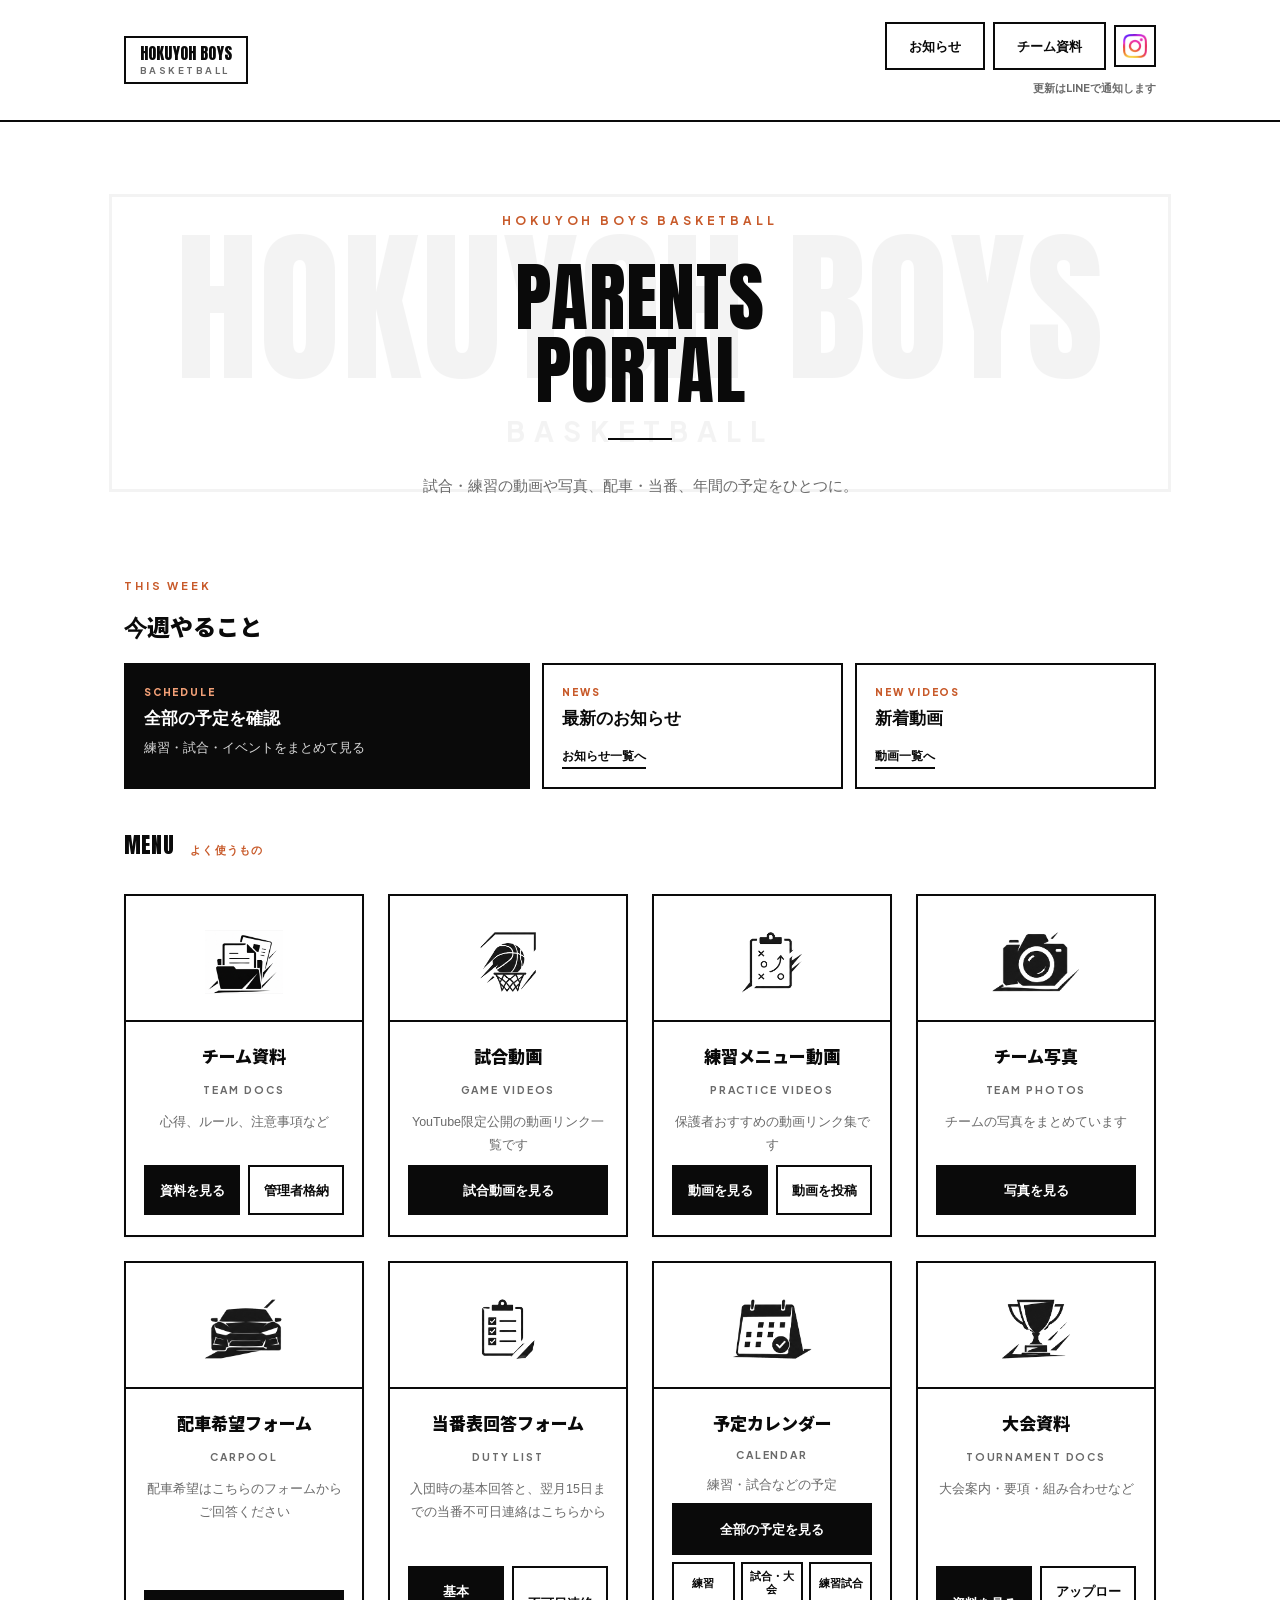
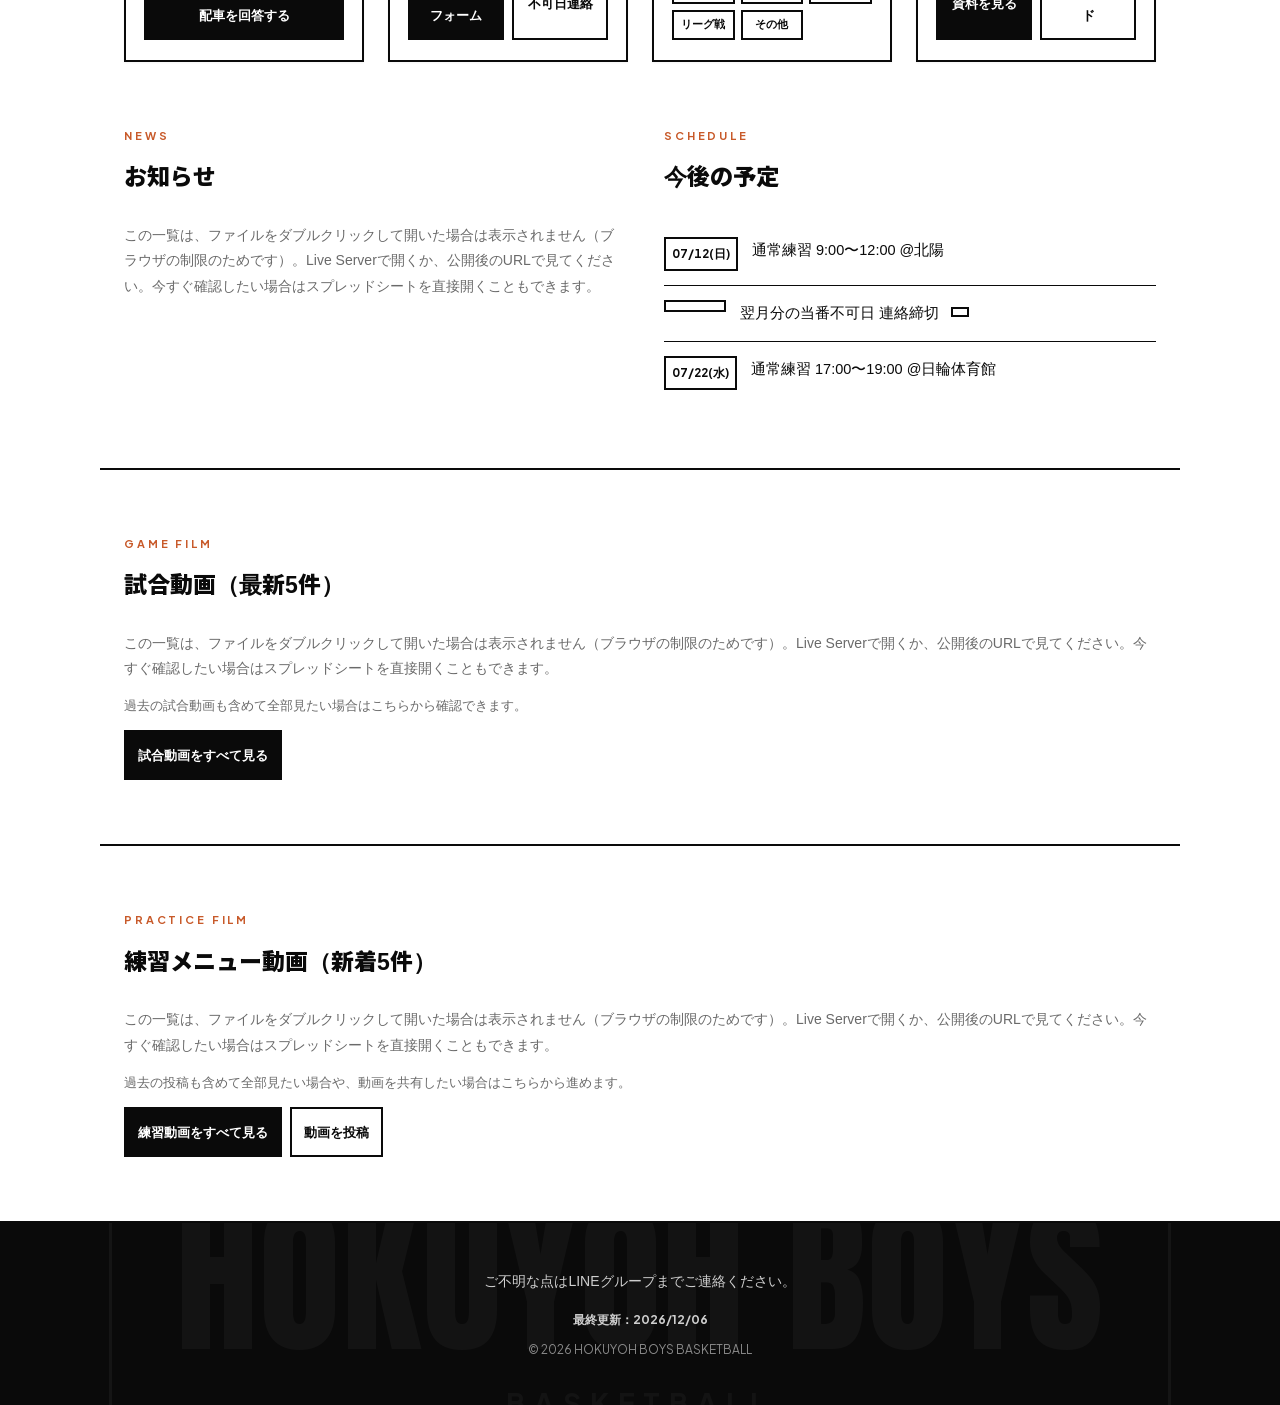
==== commit 971f9ec8: "commit" ====
--- a/docs/index.html
+++ b/docs/index.html
@@ -89,12 +89,12 @@
 
       <div class="tile" id="team-docs">
         <div class="tile__photo">
-          <img class="tile__icon" src="assets/icons/tournament.png" alt="" aria-hidden="true">
+          <img class="tile__icon" src="assets/icons/team-docs.png" alt="" aria-hidden="true">
         </div>
         <div class="tile__caption">
           <h2 class="tile__title jp-heading">チーム資料</h2>
           <p class="tile__eyebrow jk">Team Docs</p>
-          <p class="tile__desc">心得・総会資料・注意事項など</p>
+          <p class="tile__desc">心得、ルール、注意事項など</p>
           <div class="tile__actions">
             <a class="btn btn--fill jk" href="https://drive.google.com/drive/folders/1AnGZXAjVahS-2W9rD3IKSwdhG3kyehwF?usp=drive_link" target="_blank" rel="noopener">資料を見る</a>
             <a class="btn btn--line jk" href="https://drive.google.com/drive/folders/1AnGZXAjVahS-2W9rD3IKSwdhG3kyehwF?usp=drive_link" target="_blank" rel="noopener">管理者格納</a>
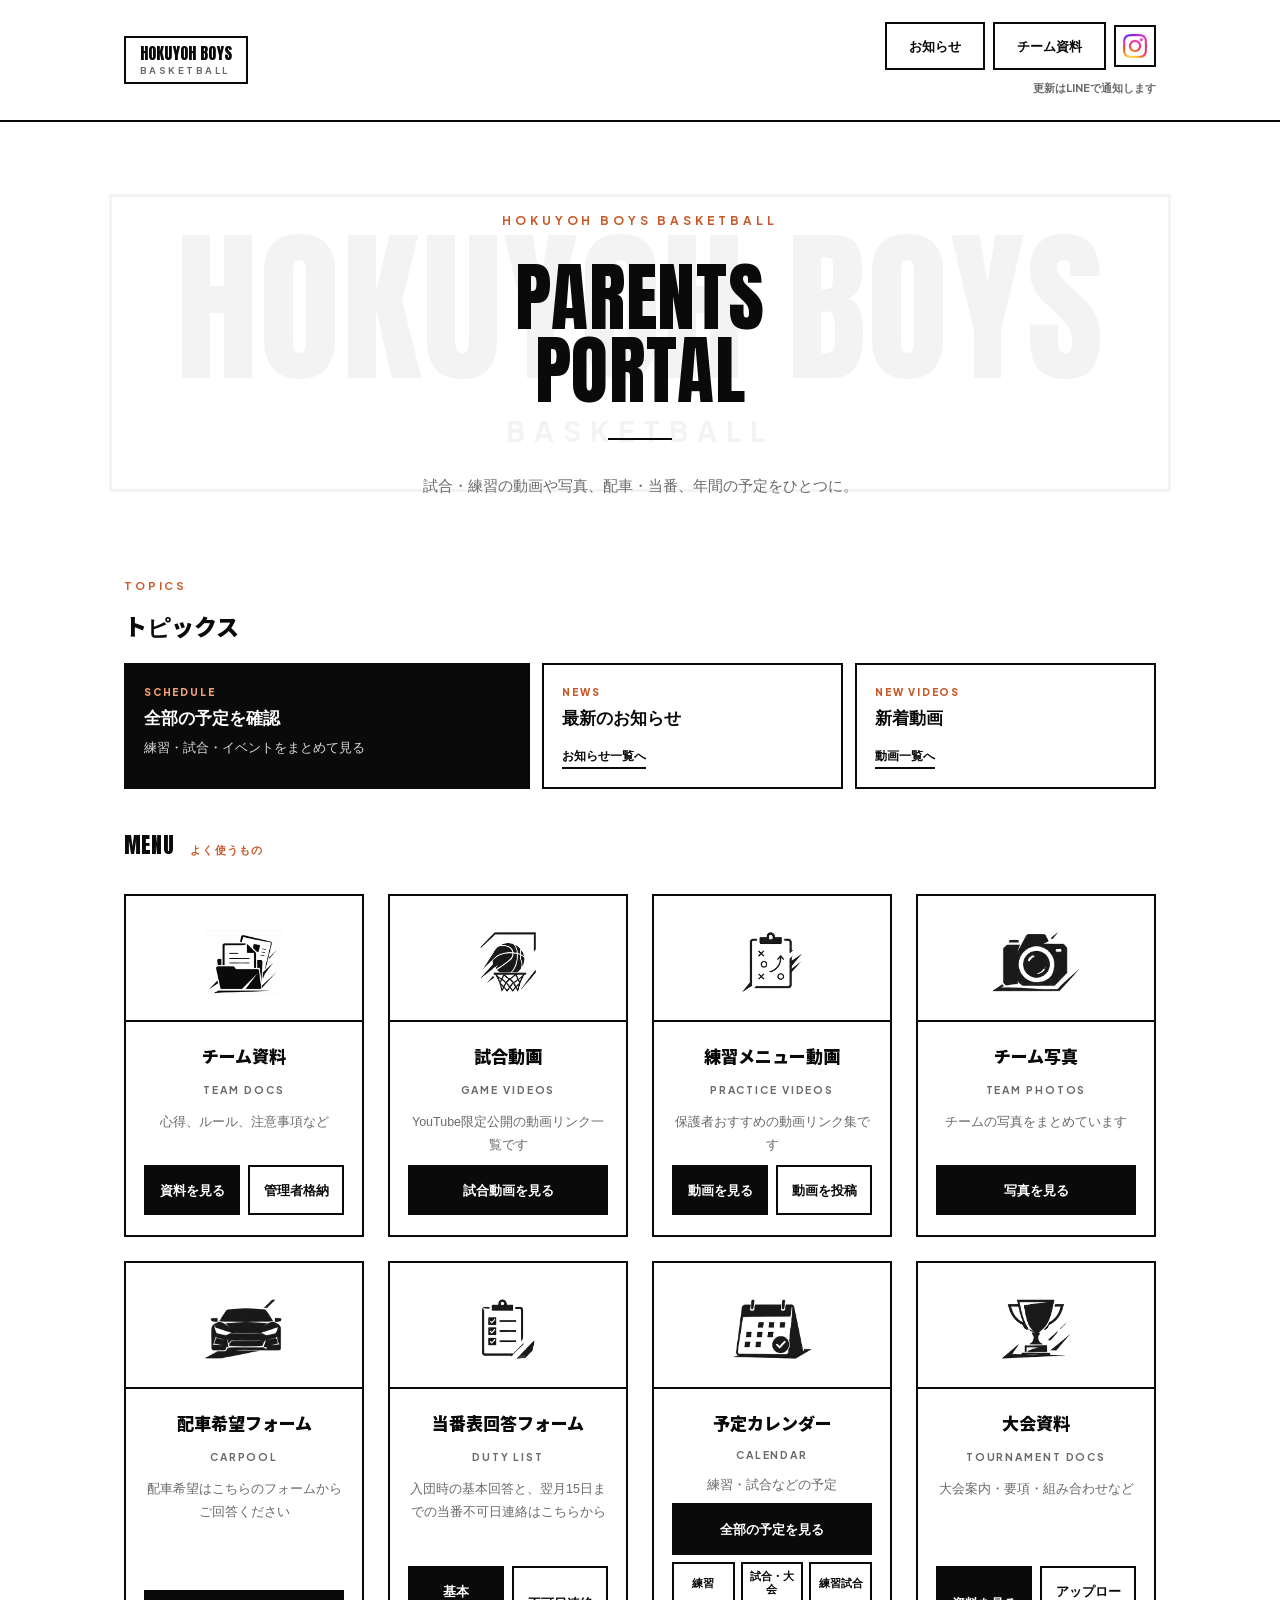
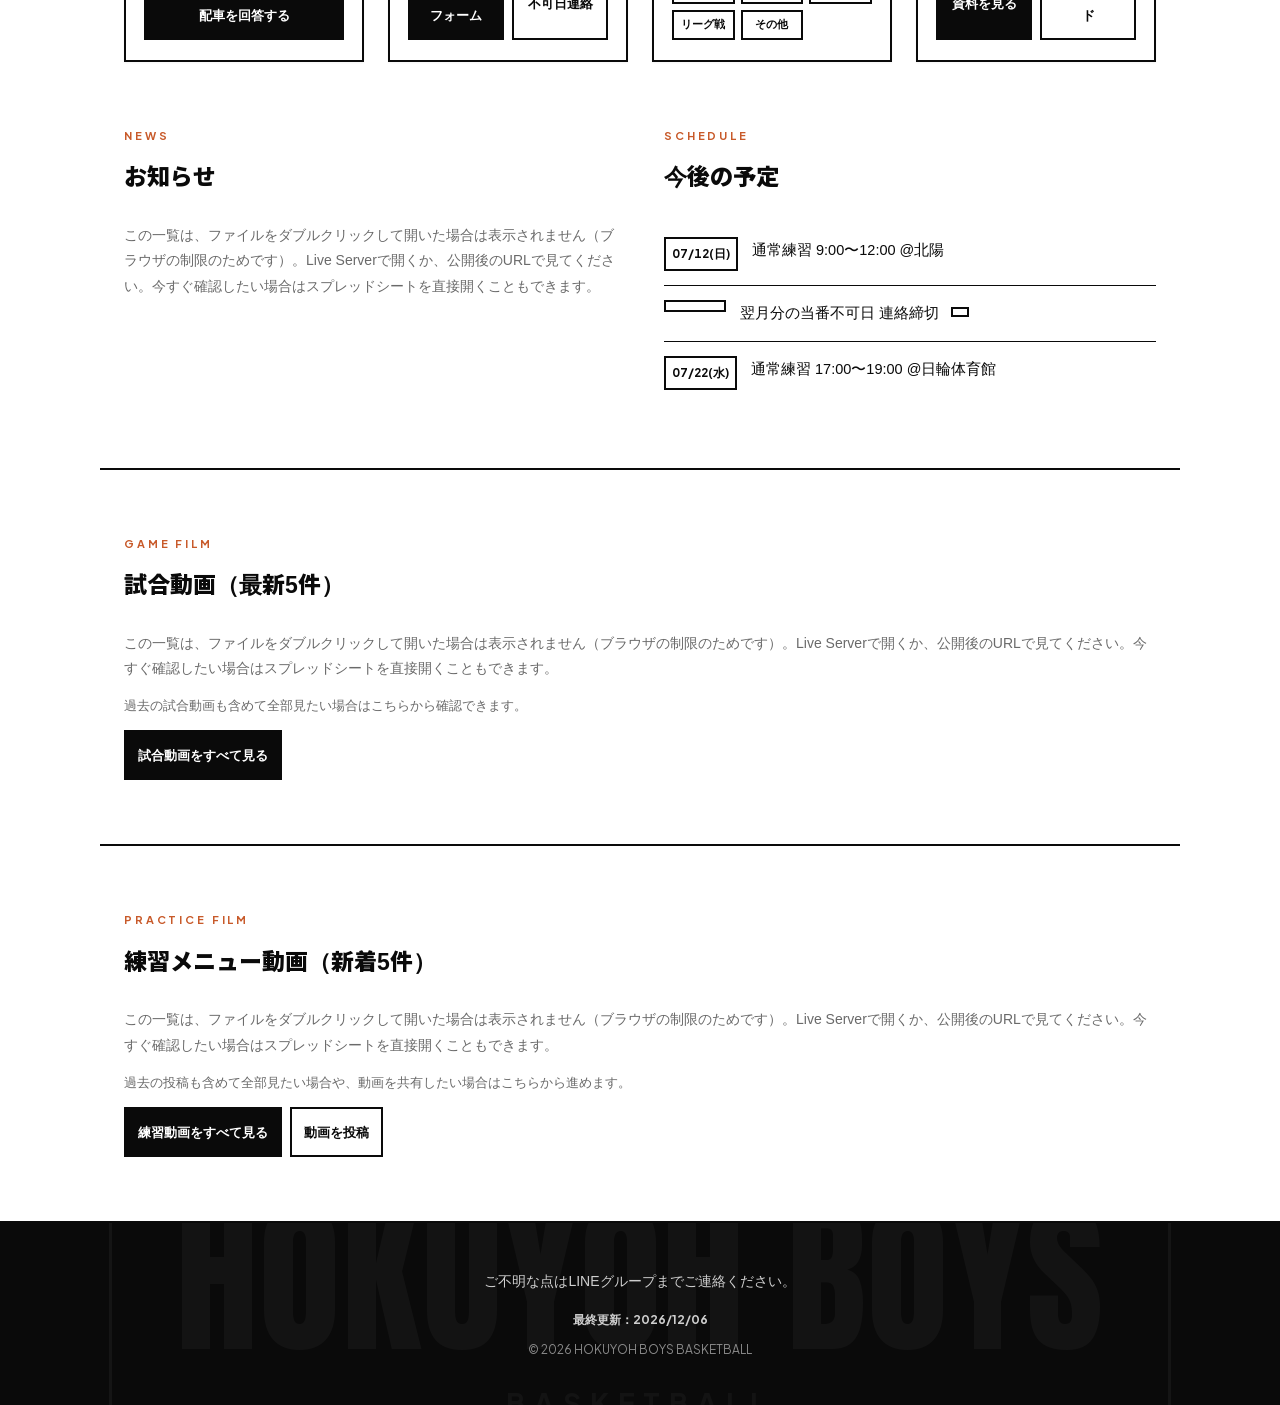
==== commit bc8986da: "commit" ====
--- a/docs/index.html
+++ b/docs/index.html
@@ -50,10 +50,10 @@
 
 <main>
 
-  <section class="today" aria-label="今週やること">
+  <section class="today" aria-label="トピックス">
     <div class="today__head">
-      <span class="section__eyebrow jk">THIS WEEK</span>
-      <h2 class="today__title jp-heading">今週やること</h2>
+      <span class="section__eyebrow jk">TOPICS</span>
+      <h2 class="today__title jp-heading">トピックス</h2>
     </div>
     <div class="today__grid">
       <a class="today__item today__item--strong" href="https://calendar.google.com/calendar/embed?src=f33b2dd6ae117cc3875c1f04dac2b86de94c0e66df3f69db5e971a52a82ee30d%40group.calendar.google.com&src=a0aeb42083234277889b8c1ef3d94ad4afe59b2971ac325bb88499e631e10609%40group.calendar.google.com&src=bff2c3454f69b077512aec52fa0835a6007d38467eb1fc2a16837f255dcfd620%40group.calendar.google.com&src=8ee065645703dd0fa18f87e4f497f3f7c80d64333608c443c6b4885d3b468a86%40group.calendar.google.com&src=2fd1514a8170628d2e4fa2ccfedb0fc47c7da51aa8dce6d6b761136d21fb9f1b%40group.calendar.google.com&ctz=Asia%2FTokyo" target="_blank" rel="noopener">
--- a/docs/style.css
+++ b/docs/style.css
@@ -281,7 +281,7 @@
   font-size: 15px;
 }
 
-/* ===== 今週やること ===== */
+/* ===== トピックス ===== */
 .today {
   max-width: 1080px;
   margin: 0 auto;
@@ -387,6 +387,18 @@
   text-overflow: ellipsis;
   white-space: nowrap;
   border-bottom: 1px solid currentColor;
+}
+
+.today-video-list__type {
+  display: inline-flex;
+  align-items: center;
+  margin-right: 6px;
+  padding: 1px 5px;
+  border: 2px solid var(--line);
+  font-size: 9px;
+  font-weight: 900;
+  line-height: 1.2;
+  vertical-align: 1px;
 }
 
 .today__link {
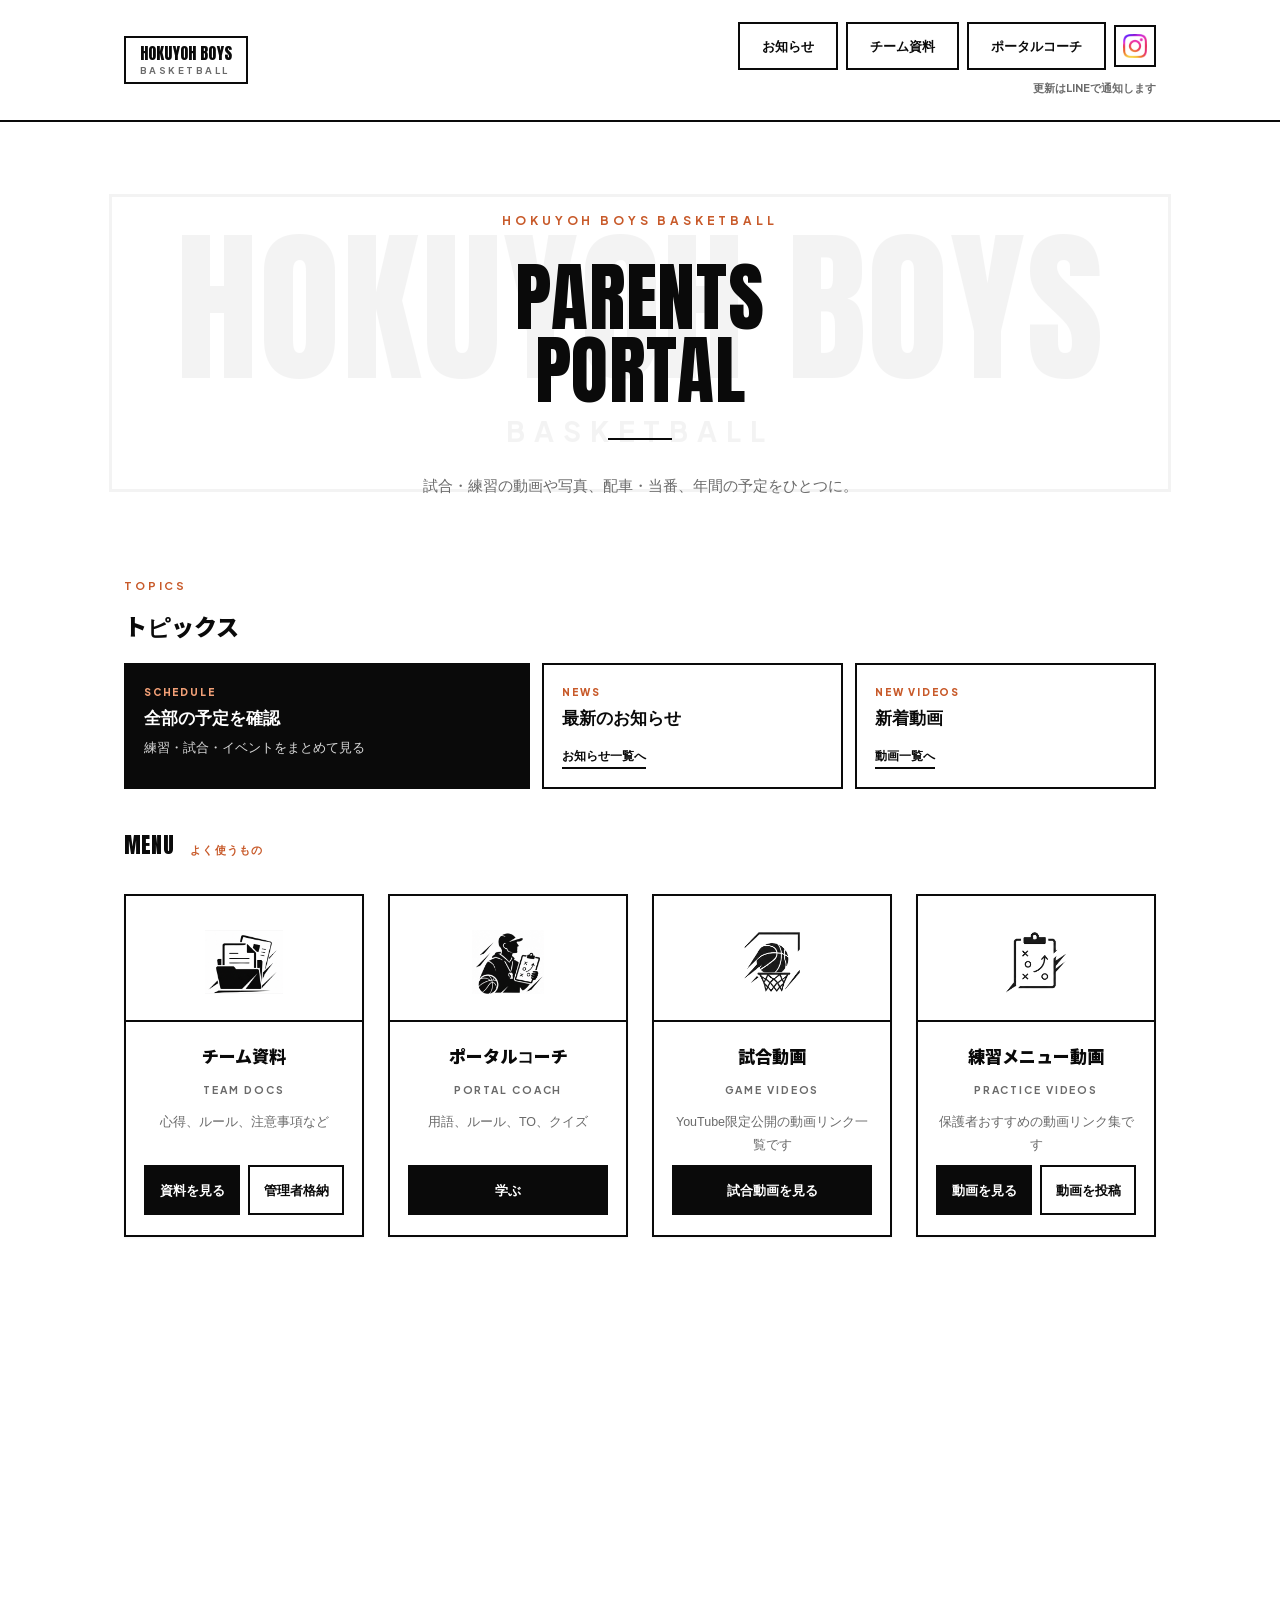
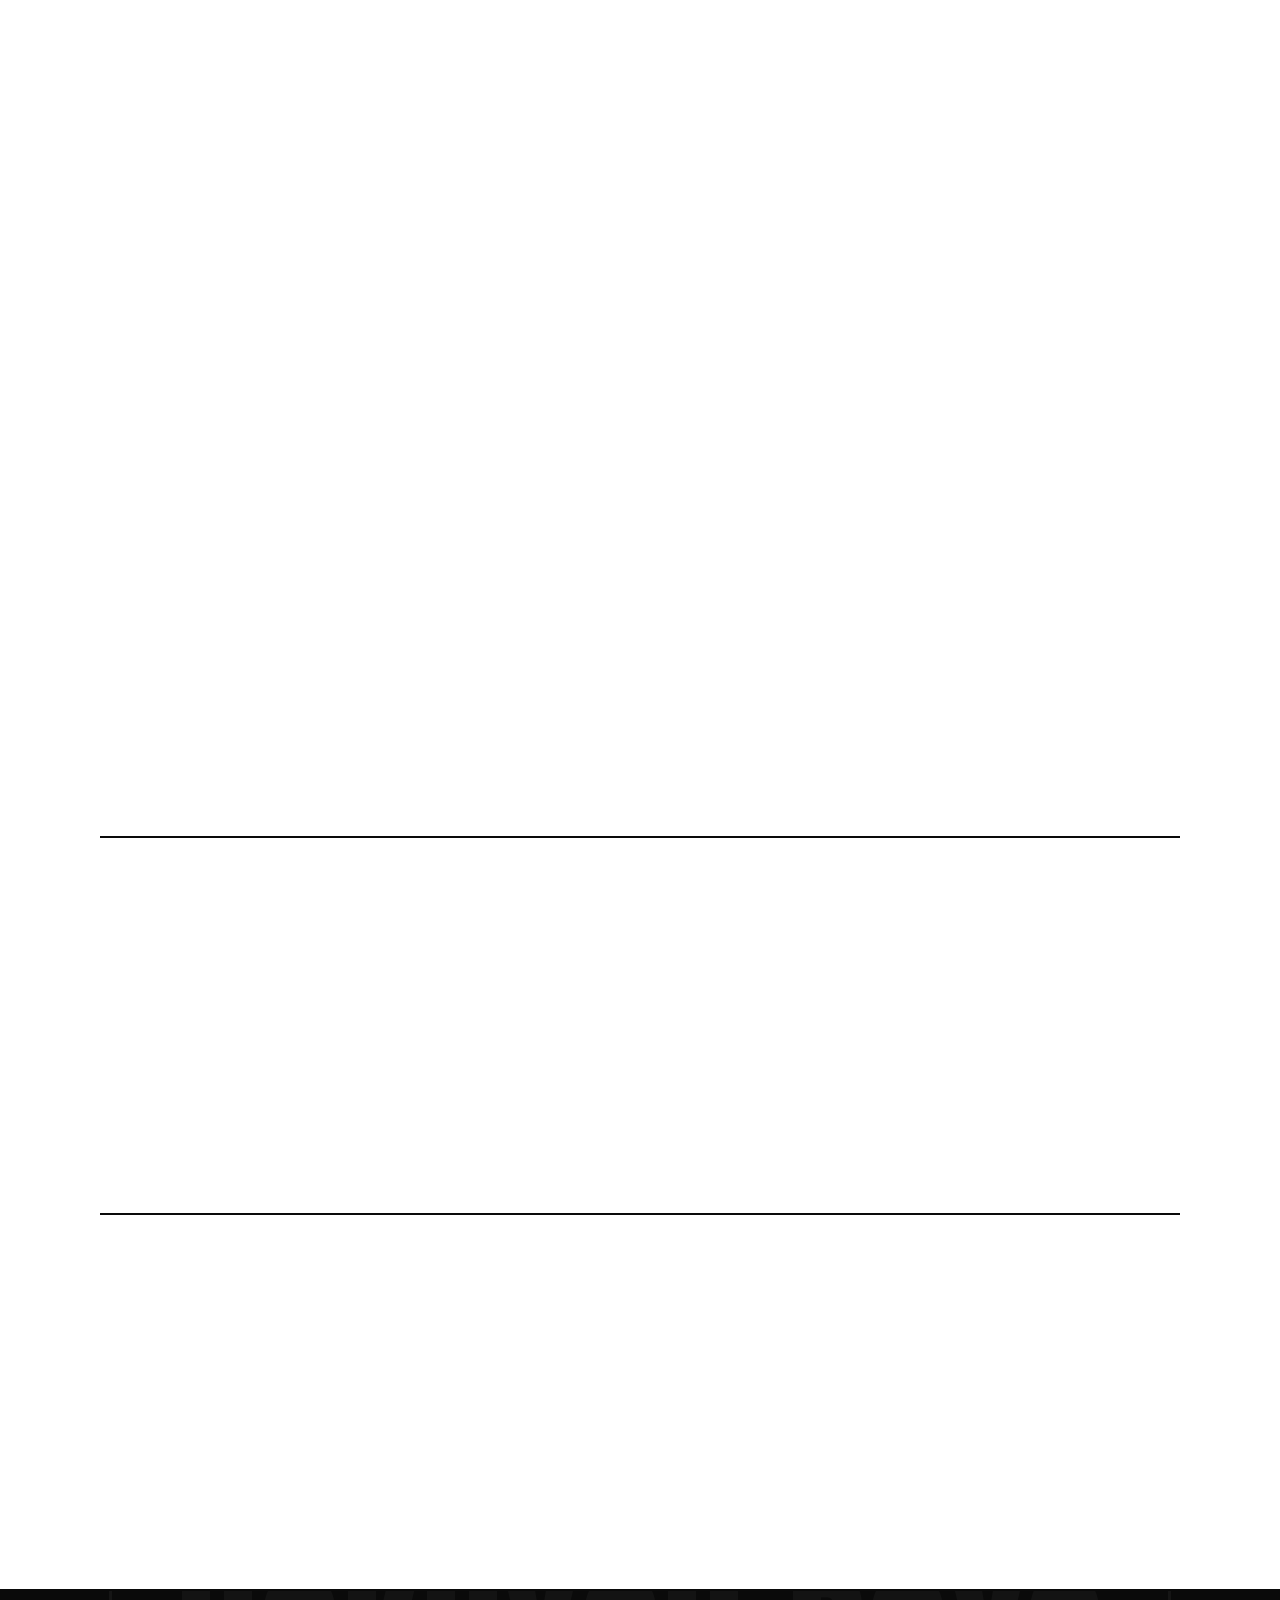
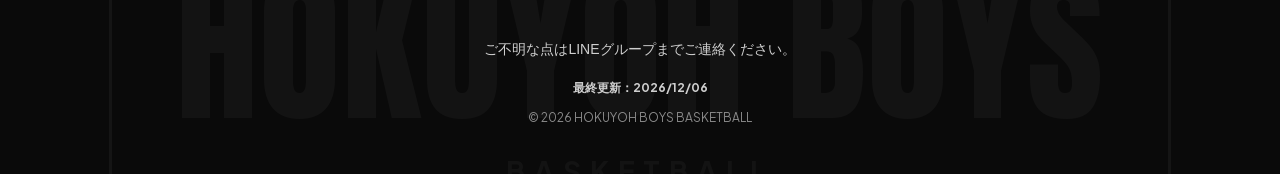
==== commit 64f309b6: "commit" ====
--- a/docs/index.html
+++ b/docs/index.html
@@ -25,6 +25,7 @@
     <nav class="header__nav" aria-label="サイト内リンク">
       <a class="header__link jk" href="#news">お知らせ</a>
       <a class="header__link jk" href="#team-docs">チーム資料</a>
+      <a class="header__link jk" href="basketball-guide.html">ポータルコーチ</a>
       <a class="header__icon-link" href="https://www.instagram.com/hokuyohboys?igsh=MXd3dXAxMHlmZWVmdQ==" target="_blank" rel="noopener" aria-label="Instagramを開く">
         <img src="assets/icons/instagram.png" alt="" aria-hidden="true">
       </a>
@@ -101,6 +102,18 @@
           </div>
         </div>
       </div>
+
+      <a class="tile" href="basketball-guide.html">
+        <div class="tile__photo">
+          <img class="tile__icon" src="assets/icons/portal-coach.png" alt="" aria-hidden="true">
+        </div>
+        <div class="tile__caption">
+          <h2 class="tile__title jp-heading">ポータルコーチ</h2>
+          <p class="tile__eyebrow jk">Portal Coach</p>
+          <p class="tile__desc">用語、ルール、TO、クイズ</p>
+          <div class="tile__actions"><span class="btn btn--fill jk">学ぶ</span></div>
+        </div>
+      </a>
 
       <a class="tile" href="#videos">
         <div class="tile__photo">
--- a/docs/style.css
+++ b/docs/style.css
@@ -493,6 +493,7 @@
 .menu__grid > .tile:nth-child(6) { animation-delay: 0.3s; }
 .menu__grid > .tile:nth-child(7) { animation-delay: 0.36s; }
 .menu__grid > .tile:nth-child(8) { animation-delay: 0.42s; }
+.menu__grid > .tile:nth-child(9) { animation-delay: 0.48s; }
 
 @media (hover: hover) and (pointer: fine) {
   .tile:hover {
@@ -702,6 +703,335 @@
 
 @media (min-width: 720px) {
   .columns { grid-template-columns: 1fr 1fr; }
+}
+
+/* ===== バスケを知る ===== */
+.guide-page {
+  background:
+    linear-gradient(90deg, rgba(10, 10, 10, 0.035) 1px, transparent 1px),
+    linear-gradient(180deg, rgba(10, 10, 10, 0.035) 1px, transparent 1px),
+    var(--paper);
+  background-size: 32px 32px;
+}
+
+.guide-hero {
+  max-width: 1080px;
+  margin: 0 auto;
+  padding: 72px 24px 44px;
+  border-bottom: 2px solid var(--line);
+}
+
+.guide-hero__content {
+  max-width: 760px;
+}
+
+.guide-hero__title {
+  margin: 0;
+  font-size: clamp(38px, 8vw, 78px);
+  line-height: 1.05;
+}
+
+.guide-hero__text {
+  max-width: 640px;
+  margin: 20px 0 0;
+  color: var(--ink-soft);
+  font-size: 16px;
+}
+
+.guide-hero__actions {
+  display: flex;
+  flex-wrap: wrap;
+  gap: 10px;
+  margin-top: 28px;
+}
+
+.guide-hero__actions .btn {
+  flex: 0 1 auto;
+  min-width: 138px;
+}
+
+.guide-hero__actions--left {
+  margin-top: 20px;
+}
+
+.guide-section {
+  max-width: 1080px;
+  margin: 0 auto;
+  padding: 52px 24px;
+  border-bottom: 2px solid var(--line);
+}
+
+.guide-section--muted {
+  border-bottom: none;
+}
+
+.guide-card-grid {
+  display: grid;
+  grid-template-columns: 1fr;
+  gap: 16px;
+}
+
+.guide-source-grid {
+  display: grid;
+  grid-template-columns: 1fr;
+  gap: 16px;
+}
+
+@media (min-width: 760px) {
+  .guide-source-grid {
+    grid-template-columns: repeat(2, minmax(0, 1fr));
+  }
+}
+
+@media (min-width: 680px) {
+  .guide-card-grid {
+    grid-template-columns: repeat(2, minmax(0, 1fr));
+  }
+}
+
+@media (min-width: 980px) {
+  .guide-card-grid {
+    grid-template-columns: repeat(4, minmax(0, 1fr));
+  }
+
+  .guide-card-grid--compact {
+    grid-template-columns: repeat(3, minmax(0, 1fr));
+  }
+}
+
+.guide-card,
+.guide-source-card,
+.guide-rule,
+.guide-watch,
+.guide-panel,
+.quiz-card {
+  border: 2px solid var(--line);
+  background: var(--paper);
+}
+
+.guide-source-card {
+  position: relative;
+  display: flex;
+  flex-direction: column;
+  gap: 10px;
+  min-height: 210px;
+  padding: 18px;
+  transition: transform 0.25s ease, box-shadow 0.25s ease;
+}
+
+.guide-source-card__number {
+  display: inline-flex;
+  align-items: center;
+  justify-content: center;
+  width: 42px;
+  height: 32px;
+  border: 2px solid var(--line);
+  background: var(--ink);
+  color: var(--paper);
+  font-size: 12px;
+  font-weight: 800;
+  line-height: 1;
+}
+
+.guide-source-card h3 {
+  margin: 0;
+  font-family: "Noto Sans JP", "Hiragino Sans", sans-serif;
+  font-size: 18px;
+  line-height: 1.45;
+}
+
+.guide-source-card p {
+  margin: 0;
+  color: var(--ink-soft);
+  font-size: 14px;
+  flex: 1;
+}
+
+.guide-source-card__link {
+  display: inline-flex;
+  align-items: center;
+  justify-content: center;
+  align-self: flex-start;
+  min-height: 36px;
+  padding: 7px 12px;
+  border: 2px solid var(--line);
+  font-size: 12px;
+  font-weight: 800;
+}
+
+.guide-source-card--pending .guide-source-card__link {
+  background: rgba(10, 10, 10, 0.06);
+}
+
+@media (hover: hover) and (pointer: fine) {
+  .guide-source-card:hover {
+    transform: translateY(-3px);
+    box-shadow: 0 14px 28px -14px rgba(10, 10, 10, 0.3);
+  }
+
+  .guide-source-card:hover .guide-source-card__link {
+    background: var(--ink);
+    color: var(--paper);
+  }
+}
+
+.guide-card {
+  padding: 18px;
+  min-height: 170px;
+}
+
+.guide-card h3,
+.guide-rule h3,
+.guide-watch h3,
+.quiz-card h3 {
+  margin: 0 0 8px;
+  font-family: "Noto Sans JP", "Hiragino Sans", sans-serif;
+  font-size: 17px;
+  line-height: 1.45;
+}
+
+.guide-card p,
+.guide-rule p,
+.guide-watch p,
+.guide-panel p,
+.quiz-card p {
+  margin: 0;
+  color: var(--ink-soft);
+  font-size: 14px;
+}
+
+.guide-rule-list {
+  display: grid;
+  gap: 12px;
+}
+
+.guide-rule {
+  display: grid;
+  grid-template-columns: auto 1fr;
+  gap: 14px;
+  padding: 16px;
+}
+
+.guide-rule__label {
+  display: inline-flex;
+  align-items: center;
+  justify-content: center;
+  width: 42px;
+  height: 42px;
+  border: 2px solid var(--line);
+  background: var(--ink);
+  color: var(--paper);
+  font-size: 12px;
+  font-weight: 800;
+  line-height: 1;
+}
+
+.guide-watch-grid {
+  display: grid;
+  grid-template-columns: 1fr;
+  gap: 16px;
+}
+
+@media (min-width: 780px) {
+  .guide-watch-grid {
+    grid-template-columns: repeat(3, minmax(0, 1fr));
+  }
+}
+
+.guide-watch,
+.guide-panel,
+.quiz-card {
+  padding: 20px;
+}
+
+.guide-check-list {
+  list-style: none;
+  margin: 18px 0 0;
+  padding: 0;
+  display: grid;
+  gap: 10px;
+}
+
+.guide-check-list li {
+  position: relative;
+  padding-left: 24px;
+  font-size: 14px;
+}
+
+.guide-check-list li::before {
+  content: "";
+  position: absolute;
+  left: 0;
+  top: 0.72em;
+  width: 10px;
+  height: 10px;
+  border: 2px solid var(--line);
+  background: var(--rust);
+  transform: translateY(-50%) rotate(45deg);
+}
+
+.quiz-list {
+  display: grid;
+  gap: 16px;
+}
+
+.quiz-card__choices {
+  display: flex;
+  flex-wrap: wrap;
+  gap: 8px;
+  margin-top: 16px;
+}
+
+.quiz-card__choices button {
+  appearance: none;
+  border: 2px solid var(--line);
+  background: var(--paper);
+  color: var(--ink);
+  padding: 10px 12px;
+  min-height: 44px;
+  font: inherit;
+  font-size: 13px;
+  font-weight: 800;
+  cursor: pointer;
+}
+
+.quiz-card__choices button.is-correct {
+  background: #0f5132;
+  color: #ffffff;
+}
+
+.quiz-card__choices button.is-wrong {
+  background: #b42318;
+  color: #ffffff;
+}
+
+.quiz-card__answer {
+  margin-top: 14px !important;
+  padding-top: 12px;
+  border-top: 1px solid var(--line);
+  color: var(--ink) !important;
+}
+
+@media (max-width: 560px) {
+  .guide-hero {
+    padding: 48px 16px 36px;
+  }
+
+  .guide-section {
+    padding: 42px 16px;
+  }
+
+  .guide-hero__actions .btn {
+    flex: 1 1 100%;
+  }
+
+  .guide-rule {
+    grid-template-columns: 1fr;
+  }
+
+  .quiz-card__choices button {
+    flex: 1 1 100%;
+  }
 }
 
 /* 今後の予定（手入力）・お知らせ（スプレッドシート自動表示）共通のリスト */
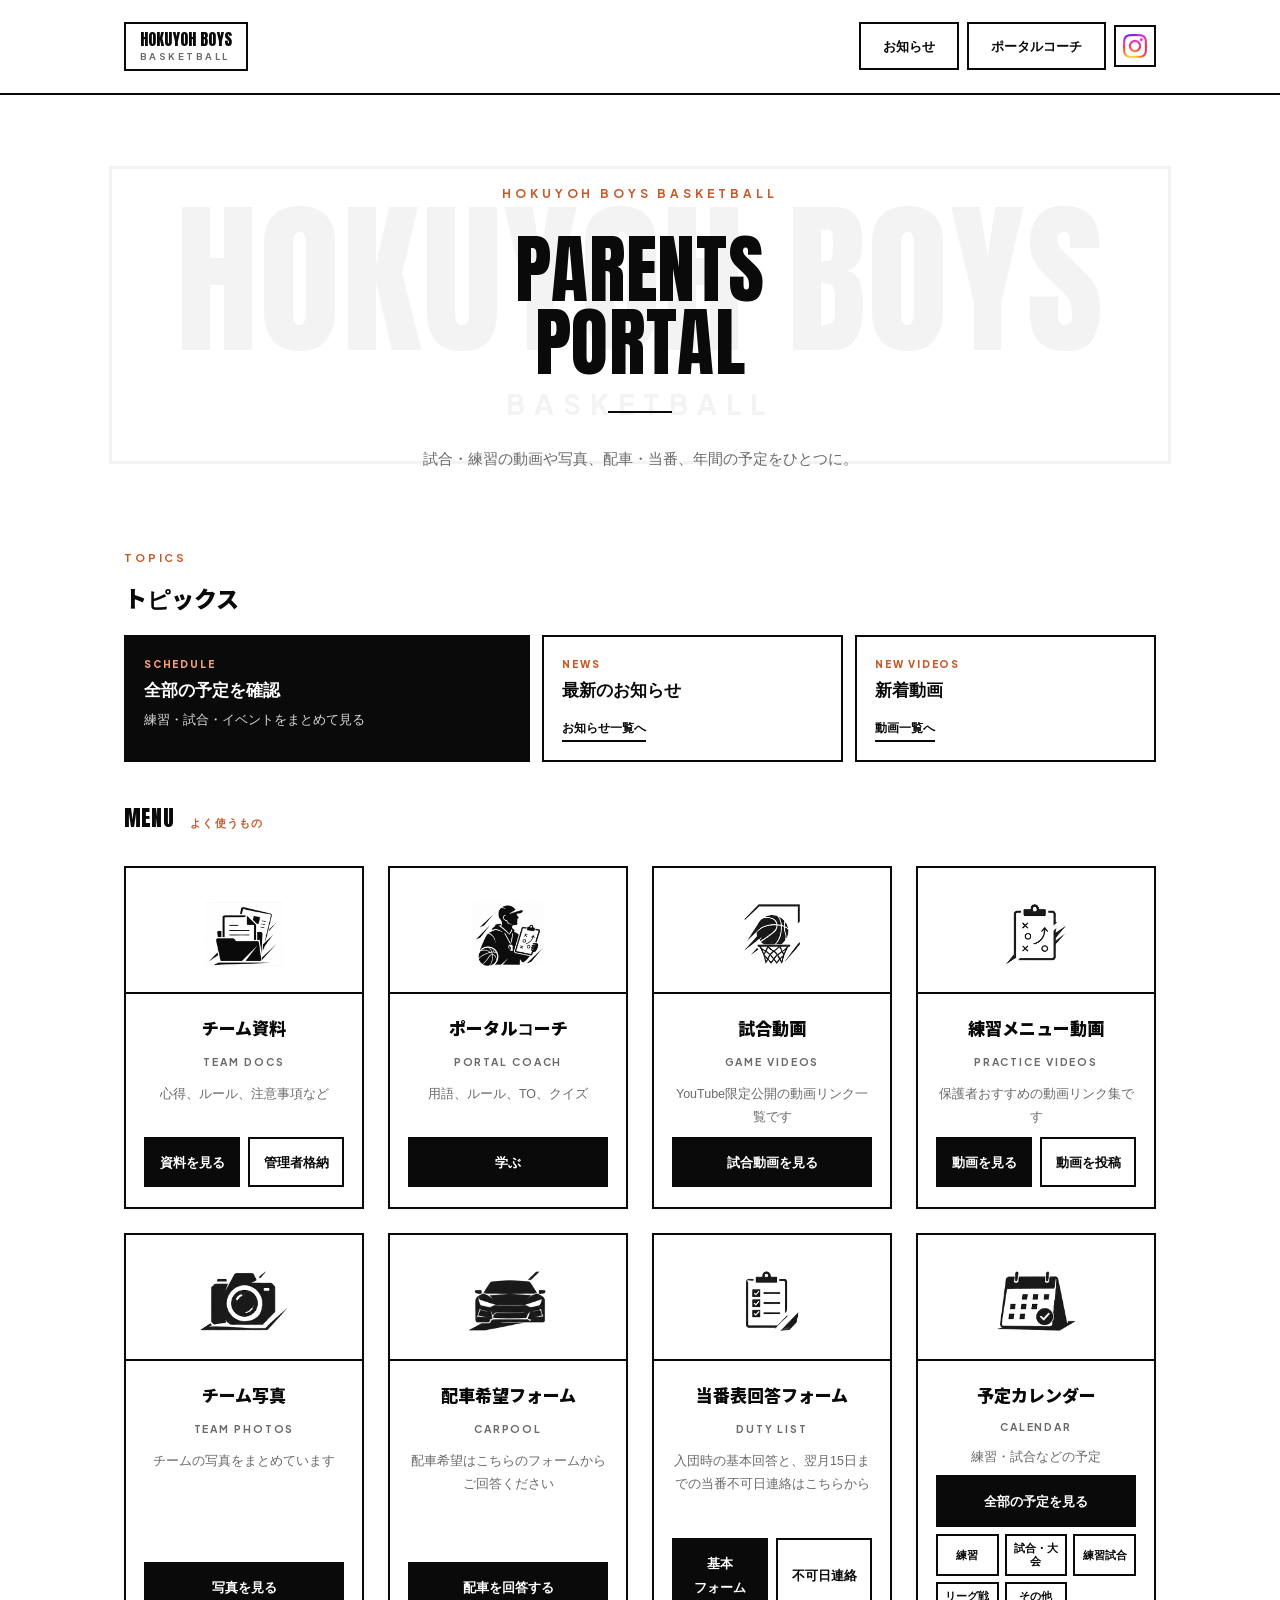
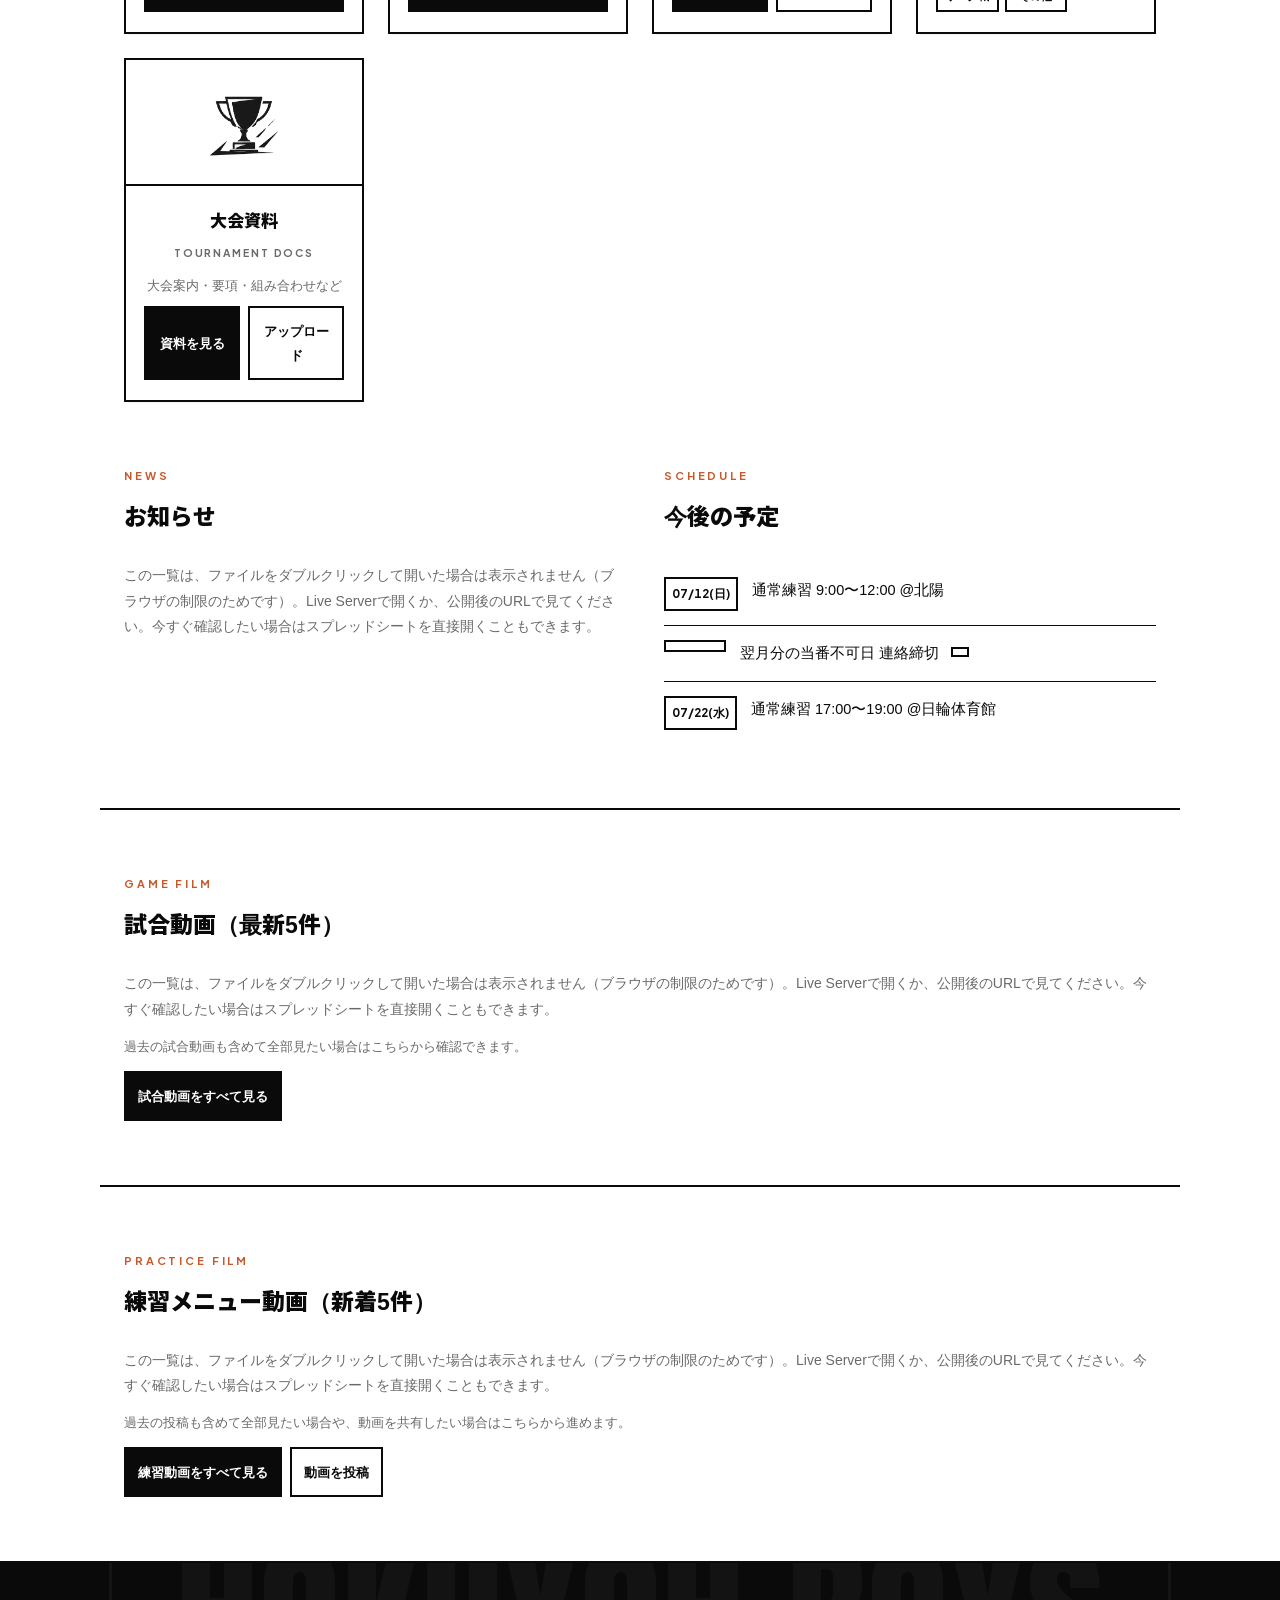
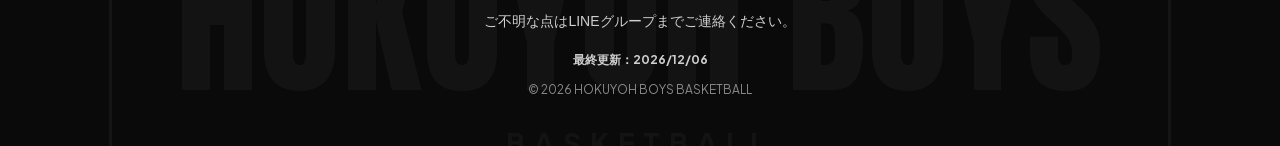
==== commit 84e65fe9: "commit" ====
--- a/docs/index.html
+++ b/docs/index.html
@@ -5,6 +5,7 @@
 <meta name="viewport" content="width=device-width, initial-scale=1.0">
 <meta name="robots" content="noindex, nofollow">
 <meta name="mobile-web-app-capable" content="yes">
+<meta name="theme-color" content="#ffffff">
 <meta name="apple-mobile-web-app-capable" content="yes">
 <meta name="apple-mobile-web-app-status-bar-style" content="default">
 <meta name="apple-mobile-web-app-title" content="北陽ポータル">
@@ -24,12 +25,10 @@
     </a>
     <nav class="header__nav" aria-label="サイト内リンク">
       <a class="header__link jk" href="#news">お知らせ</a>
-      <a class="header__link jk" href="#team-docs">チーム資料</a>
       <a class="header__link jk" href="basketball-guide.html">ポータルコーチ</a>
       <a class="header__icon-link" href="https://www.instagram.com/hokuyohboys?igsh=MXd3dXAxMHlmZWVmdQ==" target="_blank" rel="noopener" aria-label="Instagramを開く">
         <img src="assets/icons/instagram.png" alt="" aria-hidden="true">
       </a>
-      <span class="header__notice jk">更新はLINEで通知します</span>
     </nav>
   </div>
 </header>
@@ -310,8 +309,8 @@
   </div>
 </footer>
 
-<script src="site.js?v=20260708b" defer></script>
-<script src="videos.js?v=20260708b" defer></script>
+<script src="site.js?v=20260708d" defer></script>
+<script src="videos.js?v=20260708d" defer></script>
 
 </body>
 </html>
--- a/docs/style.css
+++ b/docs/style.css
@@ -158,14 +158,19 @@
 }
 
 .header__nav {
+  display: grid;
+  grid-auto-flow: column;
+  grid-auto-columns: max-content;
+  align-items: center;
+  gap: 8px;
+  justify-content: flex-end;
+}
+
+.header__link {
   display: inline-flex;
   align-items: center;
-  gap: 8px;
-  flex-wrap: wrap;
-  justify-content: flex-end;
-}
-
-.header__link {
+  justify-content: center;
+  min-height: 42px;
   font-size: 13px;
   font-weight: 700;
   padding: 10px 22px;
@@ -188,14 +193,6 @@
   width: 24px;
   height: 24px;
   display: block;
-}
-
-.header__notice {
-  flex-basis: 100%;
-  color: var(--ink-soft);
-  font-size: 11px;
-  font-weight: 700;
-  text-align: right;
 }
 
 @media (hover: hover) and (pointer: fine) {
@@ -209,32 +206,37 @@
 @media (max-width: 560px) {
   .header__inner {
     display: grid;
-    grid-template-columns: auto 1fr;
+    grid-template-columns: 1fr;
     align-items: start;
-    gap: 10px 12px;
-    padding: 16px;
+    gap: 12px;
+    padding: 14px;
+  }
+
+  .brand__box {
+    width: fit-content;
   }
 
   .header__nav {
-    justify-self: end;
-    align-items: flex-start;
-    gap: 6px;
+    width: 100%;
+    grid-auto-flow: initial;
+    grid-auto-columns: initial;
+    grid-template-columns: repeat(auto-fit, minmax(0, 1fr));
+    justify-content: stretch;
+    gap: 8px;
   }
 
   .header__link {
-    padding: 9px 12px;
+    min-height: 44px;
+    padding: 9px 8px;
     font-size: 12px;
+    text-align: center;
   }
 
   .header__icon-link {
-    width: 38px;
-    height: 38px;
-  }
-
-  .header__notice {
-    grid-column: 1 / -1;
-    text-align: left;
-  }
+    width: 100%;
+    height: 44px;
+  }
+
 }
 
 /* ===== ヒーロー ===== */
@@ -1031,6 +1033,388 @@
 
   .quiz-card__choices button {
     flex: 1 1 100%;
+  }
+}
+
+/* ===== ポータルコーチ：チャット風UI ===== */
+.coach-page {
+  background: var(--paper);
+}
+
+.coach-page .section__eyebrow {
+  letter-spacing: 0.18em;
+}
+
+.coach-main {
+  width: 100%;
+  max-width: 960px;
+  margin: 0 auto;
+  padding: 36px 20px 56px;
+}
+
+.coach-shell,
+.coach-mini-section {
+  border: 2px solid var(--line);
+  background: var(--paper);
+}
+
+.coach-shell {
+  padding: clamp(18px, 4vw, 30px);
+}
+
+.coach-intro {
+  display: grid;
+  grid-template-columns: 86px minmax(0, 1fr);
+  gap: 18px;
+  align-items: center;
+  padding-bottom: 22px;
+  border-bottom: 2px solid var(--line);
+}
+
+.coach-intro__icon {
+  width: 86px;
+  height: auto;
+  display: block;
+}
+
+.coach-title {
+  margin: 0;
+  font-family: "Hiragino Kaku Gothic ProN", "Hiragino Sans", "Yu Gothic", Meiryo, sans-serif;
+  font-size: clamp(30px, 7vw, 52px);
+  font-weight: 900;
+  line-height: 1.15;
+  letter-spacing: 0;
+}
+
+.coach-intro p {
+  margin: 8px 0 0;
+  color: var(--ink-soft);
+  font-size: 14px;
+}
+
+.coach-chat {
+  display: grid;
+  gap: 12px;
+  padding: 22px 0;
+}
+
+.coach-bubble {
+  display: flex;
+  flex-direction: column;
+  gap: 6px;
+  max-width: 760px;
+  padding: 14px 16px;
+  border: 2px solid var(--line);
+  font-size: 15px;
+  line-height: 1.7;
+}
+
+.coach-bubble strong {
+  font-size: 16px;
+}
+
+.coach-bubble--coach {
+  justify-self: start;
+  background: var(--paper);
+}
+
+.coach-bubble--answer {
+  justify-self: end;
+  background: var(--ink);
+  color: var(--paper);
+}
+
+.coach-step {
+  padding-top: 16px;
+  border-top: 2px solid var(--line);
+}
+
+.coach-step + .coach-step {
+  margin-top: 16px;
+}
+
+.coach-step__label {
+  margin: 0 0 10px;
+  color: var(--ink-soft);
+  font-size: 13px;
+  font-weight: 800;
+}
+
+.coach-topic-grid,
+.coach-question-grid {
+  display: grid;
+  grid-template-columns: repeat(2, minmax(0, 1fr));
+  gap: 10px;
+}
+
+.coach-topic-grid button,
+.coach-question-grid button {
+  appearance: none;
+  min-height: 48px;
+  padding: 10px 12px;
+  border: 2px solid var(--line);
+  background: var(--paper);
+  color: var(--ink);
+  font: inherit;
+  font-size: 14px;
+  font-weight: 800;
+  text-align: left;
+  cursor: pointer;
+  transition: background-color 0.2s ease, transform 0.2s ease;
+}
+
+.coach-topic-grid button {
+  background: var(--ink);
+  color: var(--paper);
+}
+
+.coach-topic-grid button.is-active,
+.coach-question-grid button.is-active {
+  background: var(--rust);
+  color: #ffffff;
+}
+
+.coach-question-empty {
+  grid-column: 1 / -1;
+  margin: 0;
+  padding: 14px 16px;
+  border: 2px solid var(--line);
+  color: var(--ink-soft);
+  font-size: 14px;
+}
+
+@media (hover: hover) and (pointer: fine) {
+  .coach-topic-grid button:hover,
+  .coach-question-grid button:hover {
+    transform: translateY(-2px);
+    background: rgba(10, 10, 10, 0.06);
+  }
+
+  .coach-topic-grid button:hover,
+  .coach-topic-grid button.is-active:hover,
+  .coach-question-grid button.is-active:hover {
+    background: var(--rust);
+    color: #ffffff;
+  }
+}
+
+.coach-mini-section {
+  margin-top: 20px;
+  padding: clamp(18px, 4vw, 26px);
+}
+
+.coach-section-head {
+  display: flex;
+  align-items: baseline;
+  justify-content: space-between;
+  gap: 12px;
+  margin-bottom: 16px;
+  border-bottom: 2px solid var(--line);
+  padding-bottom: 12px;
+}
+
+.coach-section-head h2 {
+  margin: 0;
+  font-size: 20px;
+  font-weight: 900;
+}
+
+.coach-quiz-row {
+  display: grid;
+  grid-template-columns: repeat(2, minmax(0, 1fr));
+  gap: 12px;
+}
+
+.coach-faq-note {
+  margin: 0 0 14px;
+  color: var(--ink-soft);
+  font-size: 14px;
+}
+
+.coach-faq-list {
+  display: grid;
+  gap: 10px;
+}
+
+.coach-faq-list details {
+  border: 2px solid var(--line);
+  background: var(--paper);
+}
+
+.coach-faq-list summary {
+  cursor: pointer;
+  padding: 13px 16px;
+  font-weight: 900;
+  line-height: 1.45;
+}
+
+.coach-faq-list details[open] summary {
+  border-bottom: 2px solid var(--line);
+}
+
+.coach-faq-list p {
+  margin: 0;
+  padding: 12px 16px 0;
+  color: var(--ink-soft);
+  font-size: 14px;
+  line-height: 1.8;
+}
+
+.coach-faq-list p:last-child {
+  padding-bottom: 14px;
+}
+
+.coach-faq-list .coach-faq-source {
+  color: var(--ink-muted);
+  font-size: 12px;
+  font-weight: 700;
+}
+
+.coach-court-preview {
+  padding: 14px 16px 16px;
+}
+
+.coach-court-preview img {
+  display: block;
+  width: 100%;
+  height: auto;
+  border: 2px solid var(--line);
+  background: var(--paper);
+}
+
+.coach-court-preview .btn {
+  margin-top: 10px;
+  width: 100%;
+}
+
+.coach-quiz-toolbar {
+  display: flex;
+  align-items: center;
+  justify-content: space-between;
+  gap: 12px;
+  margin-bottom: 14px;
+}
+
+.coach-quiz-toolbar p {
+  margin: 0;
+  color: var(--ink-soft);
+  font-size: 14px;
+}
+
+.coach-quiz-toolbar .btn {
+  flex: 0 0 auto;
+  min-width: 112px;
+}
+
+.coach-quiz-card {
+  border: 2px solid var(--line);
+  padding: 16px;
+}
+
+.coach-quiz-card__category {
+  display: inline-flex;
+  align-items: center;
+  min-height: 26px;
+  padding: 3px 8px;
+  margin-bottom: 10px;
+  border: 2px solid var(--line);
+  background: var(--ink);
+  color: var(--paper);
+  font-size: 11px;
+  font-weight: 900;
+  line-height: 1;
+}
+
+.coach-quiz-card h3 {
+  margin: 0 0 12px;
+  font-size: 15px;
+  line-height: 1.5;
+}
+
+.coach-quiz-loading {
+  grid-column: 1 / -1;
+  margin: 0;
+  padding: 16px;
+  border: 2px solid var(--line);
+  color: var(--ink-soft);
+  font-size: 14px;
+}
+
+.coach-source-list {
+  display: grid;
+  grid-template-columns: repeat(2, minmax(0, 1fr));
+  gap: 10px;
+}
+
+.coach-source-list a {
+  display: grid;
+  grid-template-columns: auto minmax(0, 1fr);
+  align-items: center;
+  gap: 10px;
+  min-height: 48px;
+  padding: 10px 12px;
+  border: 2px solid var(--line);
+  font-size: 14px;
+  font-weight: 800;
+}
+
+.coach-source-list strong {
+  display: inline-flex;
+  align-items: center;
+  justify-content: center;
+  width: 34px;
+  height: 28px;
+  background: var(--ink);
+  color: var(--paper);
+  font-size: 11px;
+}
+
+.coach-source-list span {
+  min-width: 0;
+}
+
+@media (max-width: 640px) {
+  .coach-main {
+    padding: 22px 14px 42px;
+  }
+
+  .coach-intro {
+    grid-template-columns: 70px minmax(0, 1fr);
+    gap: 12px;
+  }
+
+  .coach-intro__icon {
+    width: 70px;
+  }
+
+  .coach-bubble {
+    max-width: 100%;
+    font-size: 14px;
+  }
+
+  .coach-topic-grid,
+  .coach-question-grid,
+  .coach-quiz-row,
+  .coach-source-list {
+    grid-template-columns: 1fr;
+  }
+
+  .coach-quiz-toolbar {
+    align-items: stretch;
+    flex-direction: column;
+  }
+
+  .coach-quiz-toolbar .btn {
+    width: 100%;
+  }
+
+  .coach-topic-grid button,
+  .coach-question-grid button {
+    text-align: center;
+  }
+
+  .coach-section-head {
+    display: block;
   }
 }
 
